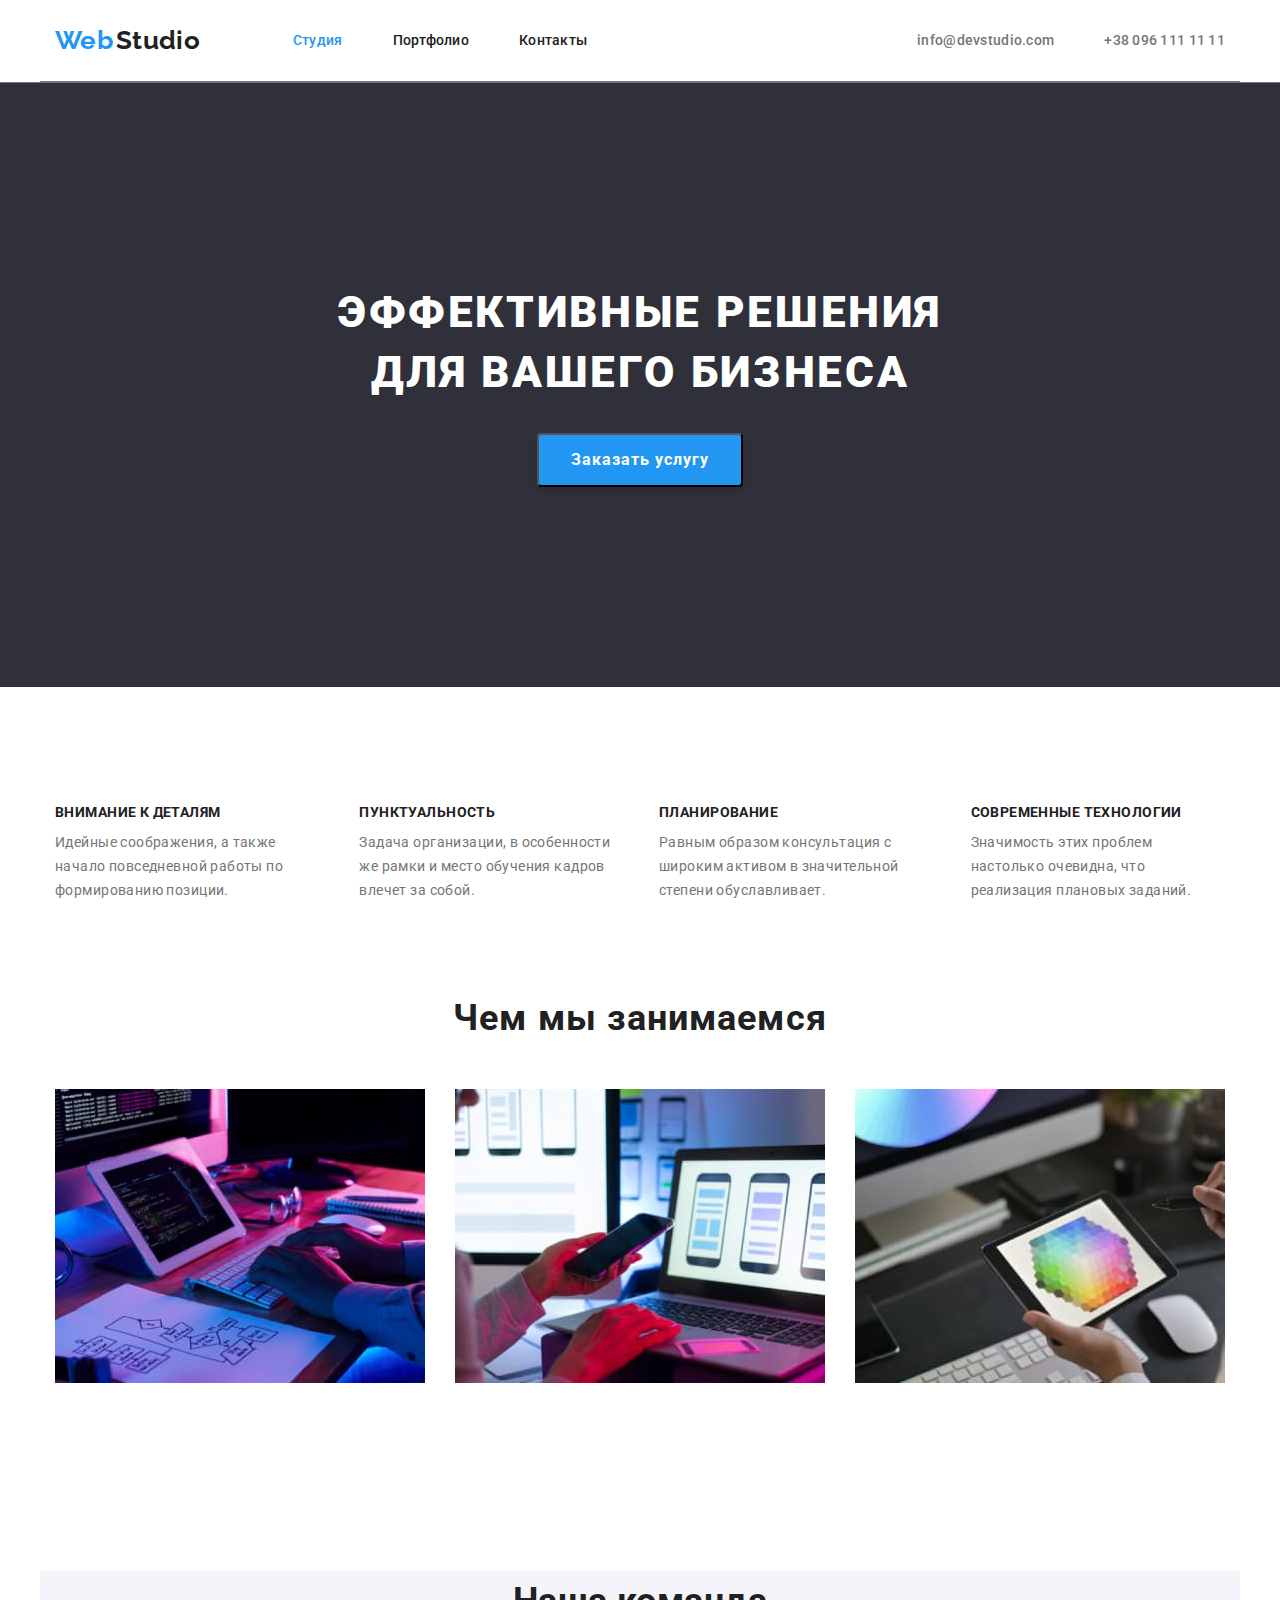
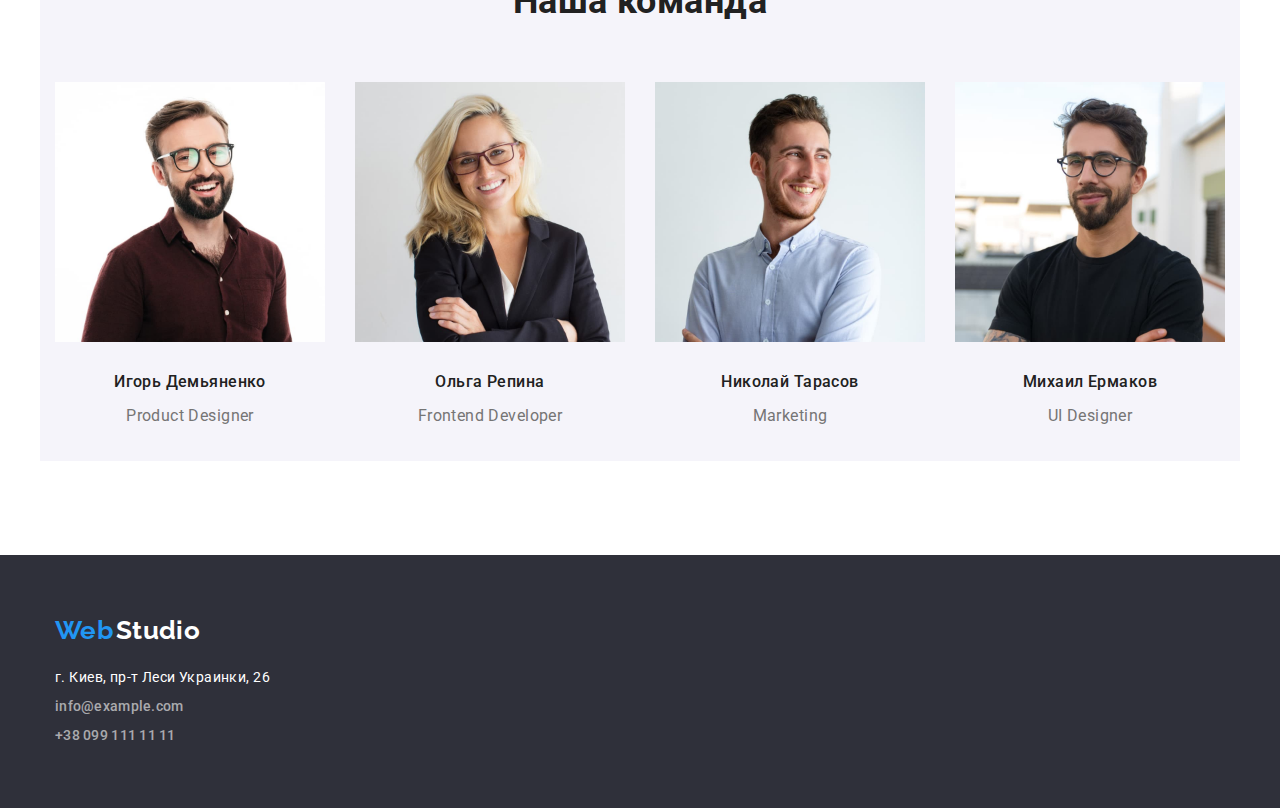
==== index.html @ 92d21c51 "for hw-04" ====
<!DOCTYPE html>
<html lang="ru">
  <head>
    <meta charset="UTF-8" />
    <meta http-equiv="X-UA-Compatible" content="IE=edge" />
    <meta name="viewport" content="width=device-width, initial-scale=1.0" />
    <title>Document</title>
    <link rel="stylesheet" href="https://cdnjs.cloudflare.com/ajax/libs/modern-normalize/1.1.0/modern-normalize.min.css">
    <link rel="stylesheet" href="./css/style.css" />
    <link href="https://fonts.googleapis.com/css2?family=Raleway:wght@700&family=Roboto:wght@400;500;700;900&display=swap" rel="stylesheet">
  </head>
  <body>
    <!--верняя линия-->
    <header class="header ">
      
      <div class="container header">
      <nav class="navigation">
        <a href="/" lang="en" class="nav-logo link"> 
          <span class="logo-accent">Web</span>
          <span class="logo-nav">Studio</span>
        </a>
  
        <ul class="nav-links">
          <li class="list"><a href="" class="link-current link">Студия</a></li>
          <li class="list"><a href="./portfolio.html" class="link">Портфолио</a></li>
          <li class="list"><a href="" class="link">Контакты</a></li>
        </ul>
      </nav>
      <ul class="nav-contacts">
        <li class="list"><a href="mailto:info@devstudio.com" class="nav-mail link">info@devstudio.com</a></li>
        <li class="list"><a href="tel:+380961111111" class="nav-phone link">+38 096 111 11 11</a></li>
      </ul>
    </div>
  
    </header>

    <main>
      <!-- Шапка -->
      <section class="hero section">
        <div class="container">
        <h1 class="hero-text">Эффективные решения для вашего бизнеса</h1>
        <button type="button" class="hero-button">Заказать услугу</button>
      </div>
      </section>

      <!-- Особенности -->
      <section class="features section">
        <div class="container">
        <h2 class="features-title">Особенности</h2>
        <div class="features-item">
          <ul class="features-list">
          <li class="list">
            <h3 class="features-name">Внимание к деталям</h3>
            <p class="features-text">
              Идейные соображения, а также начало повседневной работы по
              формированию позиции.
            </p>
          </li>
          <li class="list">
            <h3 class="features-name">Пунктуальность</h3>
            <p class="features-text">
              Задача организации, в особенности же рамки и место обучения кадров
              влечет за собой.
            </p>
          </li>
          <li class="list">
            <h3 class="features-name">Планирование</h3>
            <p class="features-text">
              Равным образом консультация с широким активом в значительной
              степени обуславливает.
            </p>
          </li>
          <li class="list">
            <h3 class="features-name">Современные технологии</h3>
            <p class="features-text">
              Значимость этих проблем настолько очевидна, что реализация
              плановых заданий.
            </p>
          </li>
        </ul>
      </div>
      </div>
      </section>

      <!-- Чем мы занимаемся -->
      <section class="business section" >
        <div class="container">
        <h3 class="business-title">Чем мы занимаемся</h3>
        <ul class="business-list">
          <li class="list">
            <img
              src="./images/img1.jpg"
              alt="Разработка программного обеспечения"
              width="370" class="business-example"
            />
          </li>
          <li class="list">
            <img
              src="./images/img2.jpg"
              alt="Разработка мобильного приложения"
              width="370" class="business-example"
            />
          </li>
          <li class="list">
            <img src="./images/img3.jpg" alt="Графический дизайн" width="370" class="business-example" />
          </li>
        </ul>
      </div>
      </section>
      <!-- Наша команда -->
      <section class="team  section">
        <div class="container">
        <h3 class="team-title">Наша команда</h3>
        <ul class="team-item">
          <li class="list">
            <img
              src="./images/img-product-designer.jpg"
              alt="фото Игоря Демьяненко"
              width="270" class="team-img"
            />
            
            <div class="team-description">
            <h3 class="team-name">Игорь Демьяненко</h3>
            <p lang="en"  class="team-occupation">Product Designer</p>
          </div>
          </li>
          <li class="list">
            <img
              src="./images/img-frontend-dev.jpg"
              alt="фото Ольги Репиной"
              width="270" class="team-img"
            />
            <div class="team-description">
            <h3 class="team-name">Ольга Репина</h3>
            <p lang="en" class="team-occupation">Frontend Developer</p>
          </div>
          </li>
          <li class="list">
            <img
              src="./images/img-marketing.jpg"
              alt="фото Николая Тарасова"
              width="270" class="team-img"
            />
            <div class="team-description">
            <h3 class="team-name">Николай Тарасов</h3>
            <p lang="en" class="team-occupation">Marketing</p>
          </div>
          </li>
          <li class="list">
            <img
              src="./images/img-designer2.jpg"
              alt="фото Михаила Ермакова"
              width="270" class="team-img"
            />
            <div class="team-description">
            <h3 class="team-name">Михаил Ермаков</h3>
            <p lang="en" class="team-occupation">UI Designer</p>
          </div>
          </li>
        </ul> 
      </div>
      </section>
    </main>
    <!-- Футер -->
    <footer class="footer  section">
      <div class="container">
      <a href="/" lang="en" class="footer-logo link">
        <span class="logo-accent">Web</span>
        <span class="logo-footer">Studio</span>
      </a>
      <address class="address-link">г. Киев, пр-т Леси Украинки, 26</address>

      <ul class="footer-list">
        <li class="list"><a href="mailto:info@example.com" class="footer-mail link">info@example.com</a></li>
        <li class="list"><a href="tel:+380991111111" class="footer-phone link">+38 099 111 11 11</a></li>
      </ul>
    </div>
    </footer>
</body>
</html>
---- css/style.css ----
:root {
    --primary-text-color: #757575;
    --title-text-color: #212121;
    --accent-color:#2196F3;
    --primary-white-color: #ffffff;
    --footer-contact-color: rgba(255, 255, 255, 0.6)
  }
  
  body {
    background-color: var(--primary-white-color);
    color: var(--primary-text-color);
    font-family: Roboto, sans-serif;
    letter-spacing: 0.03em;
    font-weight: 400;
    font-size: 14px;
   /* line-height: 1.67; */
  }

  .container {
    margin-left: auto;
    margin-right: auto;
    width: 1200px;
    padding-left: 15px;
    padding-right: 15px;

   
    /*background-color: green;*/
  }

  .section{
    padding-top: 94px;
    padding-bottom: 94px;
  }
  
  h1,h2,h3,p {
      margin: 0;
  }

  ul{
    padding: 0;
    margin: 0;   
 }
 
.list{
    list-style: none;
    padding: 0;
    margin: 0;
    
}

/* верняя линия */
/*Лого*/
.header{
 border-bottom-width: 1px;
  border-bottom-style: solid;
  border-bottom-color: var(--primary-text-color);
}
.navigation{
    
    align-items: center;
}


.nav-logo:hover,
.nav-logo:focus,
.link:hover,
.link:focus{
 color: var(--accent-color);
 
}

.logo-accent,
.logo-nav,
.logo-footer {
    font-family: Raleway, sans-serif;
    font-weight: 700;
    font-size: 26px;
    line-height: 1.19;
}
.logo-accent {
    color: var(--accent-color);
}
.nav-logo {
    color: #000000

}

.link {
  color: var(--title-text-color) 
}
.link-current {
    color: var(--accent-color);
}
.nav-mail,
.nav-phone {
    color: #757575;
}

.link,
.nav-mail,
.nav-phone {
    font-weight: 500;
    font-size: 14px;
    line-height: 1.14;
    letter-spacing: 0.02em;
 /*text-decoration: none; */

}

.header .container,
.navigation,
.nav-links,
.nav-contacts{
    display: flex;
    
}
.header .container{
    align-items: center;
    padding-top: 0;
    padding-bottom: 0;

}
.nav-links .list:not(:last-child){
    margin-right: 50px; 
}

.nav-links .list,
.nav-contacts .list{
    display: block;
}
.nav-links .list{
    padding-top: 32px;
    padding-bottom: 32px;
    }

 .nav-contacts .list + .list{
     margin-left: 50px;
 }   

.nav-links{
    margin-left: 93px;
}

.nav-contacts{
    margin-left: auto;
}
 /*Шапка */
 .hero .container{
    
    text-align: center;
 }
 .hero{
     padding-top: 200px;
     padding-bottom: 200px;
     background-color: #2F303A;
 }

.hero-text {
margin-top: 0;
margin-bottom: 30px;
font-weight: 900;
font-size: 44px;
line-height: 1.36;
text-align: center;
width: 696px;
margin-left: auto;
margin-right: auto;
letter-spacing: 0.06em;
text-transform: uppercase;

color: var(--primary-white-color);

}

.hero-button {
background-color: var(--accent-color);
box-shadow: 0px 4px 4px rgba(0, 0, 0, 0.15);
border-radius: 4px;
padding: 10px 32px;
min-width: 200px;


font-weight: 700;
font-size: 16px;
line-height: 1.88;

text-align: center;
letter-spacing: 0.06em;
color: var(--primary-white-color);
}

.hero-button:hover, 
.hero-button:focus{
    cursor: pointer;
}


/* Особенности */

.features-item,
.features-list{
    display:flex;
}



.features-name {
font-weight: 700;
font-size: 14px;
line-height: 1.14;
text-transform: uppercase;
color: var(--title-text-color);

margin-top: 0;
margin-bottom: 10px;
}

.features-text{
line-height: 1.71;
margin: 0;
}

.features-list .list + .list{
margin-left: 30px;
}

/* Чем мы занимаемся */
.business{
    padding-top: 0;
    }

.business-title{
font-weight: 700;
font-size: 36px;
line-height: 42px;
text-align: center;
letter-spacing: 0.03em;

color: var(--title-text-color);

margin-top: 0;
margin-bottom: 50px;
}
 img {
    display: block;
    max-width: 100%;
    height: auto;
    }
.business-list{
    display: flex;
   padding:0 15px;
}

.business-list .list{
    margin-right: 30px;
}
.business-list .list:nth-child(3n){
    margin-right: 0;
}

/* Наша команда */


.team .container {
    background-color: #F5F4FA;
}

.team-title {
    font-weight: 700;
    font-size: 36px;
    line-height: 1.7;
    text-align: center;
    color: var(--title-text-color);
    margin-top: 0;
    margin-bottom: 50px;
    /*padding-top: 94px;*/
    min-width: 264px;
 }

.team-item{
    display: flex;
}
.team-description{
    margin-top: 30px;
    margin-bottom: 30px;
}

.team-item .list + .list{
    margin-left: 30px;
}
    .team-name{
    font-weight: 500;
    font-size: 16px;
    line-height: 1.19;  
    text-align: center;
    color: var(--title-text-color);

    margin-bottom: 10px;
    margin-top: 0;
}

.team-occupation {
font-size: 16px;
line-height: 1.9;
text-align: center;
margin-bottom: 0;
margin-top: 0;
}

/* Футер */



.footer{
    line-height: 1.71;
    color: var(--primary-white-color);
    background-color: #2F303A;
    padding-top: 60px;
    padding-bottom: 60px;
}
.address-link{
    font-style: normal;
    margin-bottom: 9px;
}
a.footer-list{
    color: rgba(255, 255, 255, 0.6);

}

a.footer-mail,
.address-link{
    display: block;
    margin-bottom: 9px;
}
.footer-logo{
    display: block;
    margin-bottom: 20px;
}
.footer-mail,
.footer-phone
{ color: var(--footer-contact-color);
 /*text-decoration: none;*/

}

.footer-mail:hover,
.footer-phone:hover,
.footer-mail:focus,
.footer-phone:focus{
color: var(--accent-color);
}

.logo-footer{
color: var(--primary-white-color);
}

.link{
    text-decoration: none;
}


/* Порфолио */
/* Фильтры */
.button-filter{
font-family: Roboto;
background-color: #F5F4FA;
color: var(--title-text-color);
border-radius: 4px;
padding: 6px 22px;
margin-right: 8px;
font-weight: 500;
font-size: 16px;
line-height: 1.62;
text-align: center;
;
}

.buttons{
    display: flex;  
    justify-content: center
}

.button-filter:focus,
.button-filter:hover{
    background-color: var(--accent-color);
    color: var(--primary-white-color);
    cursor: pointer;
}
.business .container {
    padding: 0;
}
/* Портфолио работ */

.filter-title {
      
    padding-bottom: 50px ;
}

.portfolio-items{
    display:flex;
    flex-wrap: wrap;
  
}
.portfolio-items .list{
    margin-right: 30px;
    margin-bottom: 30px;
    width: 370px;
}
.portfolio-items .list:nth-child(3n){
    margin-right: 0;
}
.portfolio-items .list:nth-last-child(-n+3){
    margin-bottom: 0;
}

.portfolio-img{
    margin-bottom: 0;
}
.portfolio-caption{
    color: var(--title-text-color);
    font-weight: 700;
    font-size: 18px;
    line-height: 2;
    letter-spacing: 0.06em;

    margin-bottom: 3px;
 }
.portfolio-text{
    font-size: 16px;
    line-height: 1.88;

       }

.portfolio .container{
    padding-top: 0;
 
    margin-top: 0;
 
}
.portfolio {
    padding-top: 0;
}

.portfolio-content{
background: var(--primary-white-color);
box-sizing: border-box;


  border-right-width: 1px;
  border-right-style: solid;
  border-right-color: #EEEEEE;

  /* Установит стили нинжней рамки */
  border-bottom-width: 1px;
  border-bottom-style: solid;
  border-bottom-color:#EEEEEE;

  /* Установит стили левой рамки */
  border-left-width: 1px;
  border-left-style: solid;
  border-left-color: #EEEEEE;

padding:24px 20px;
}

/*скрытие h*/
.portfolio-title,
.filter-titles,
.features-title{
    visibility: hidden;
}
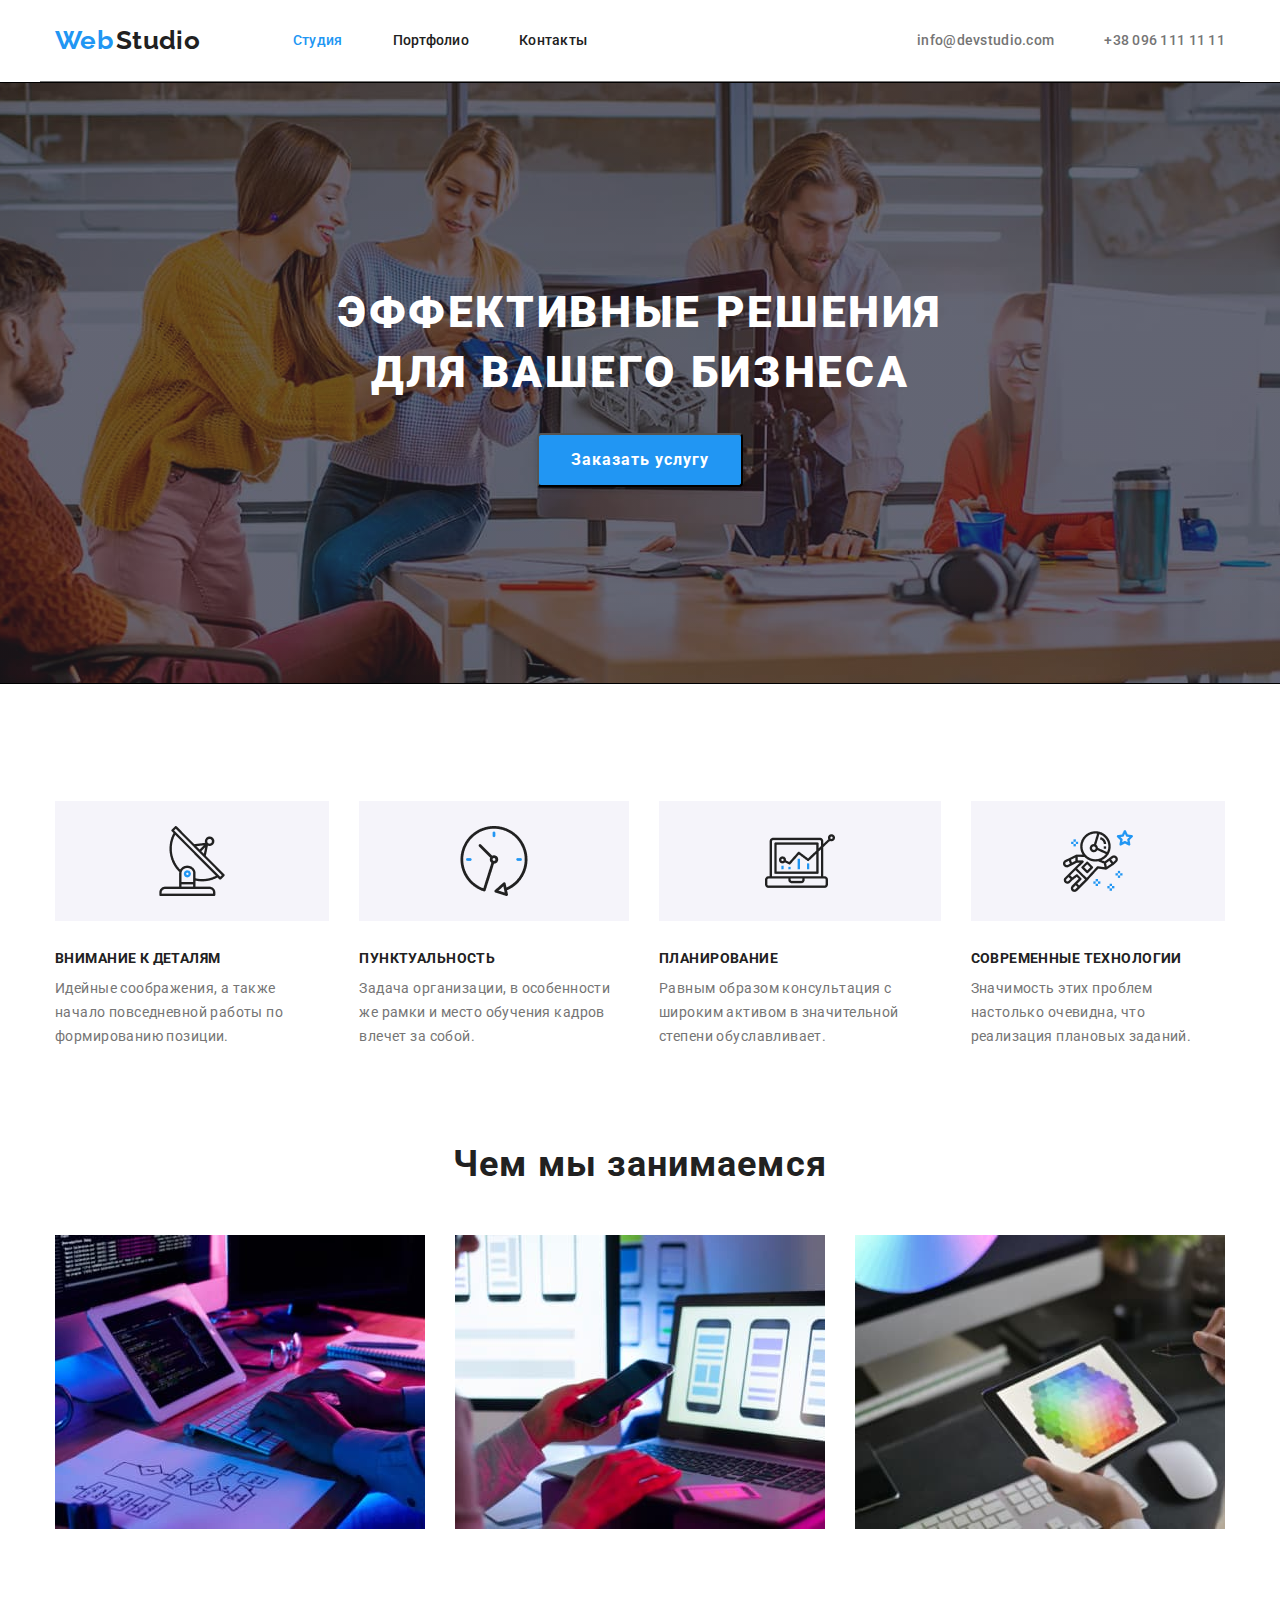
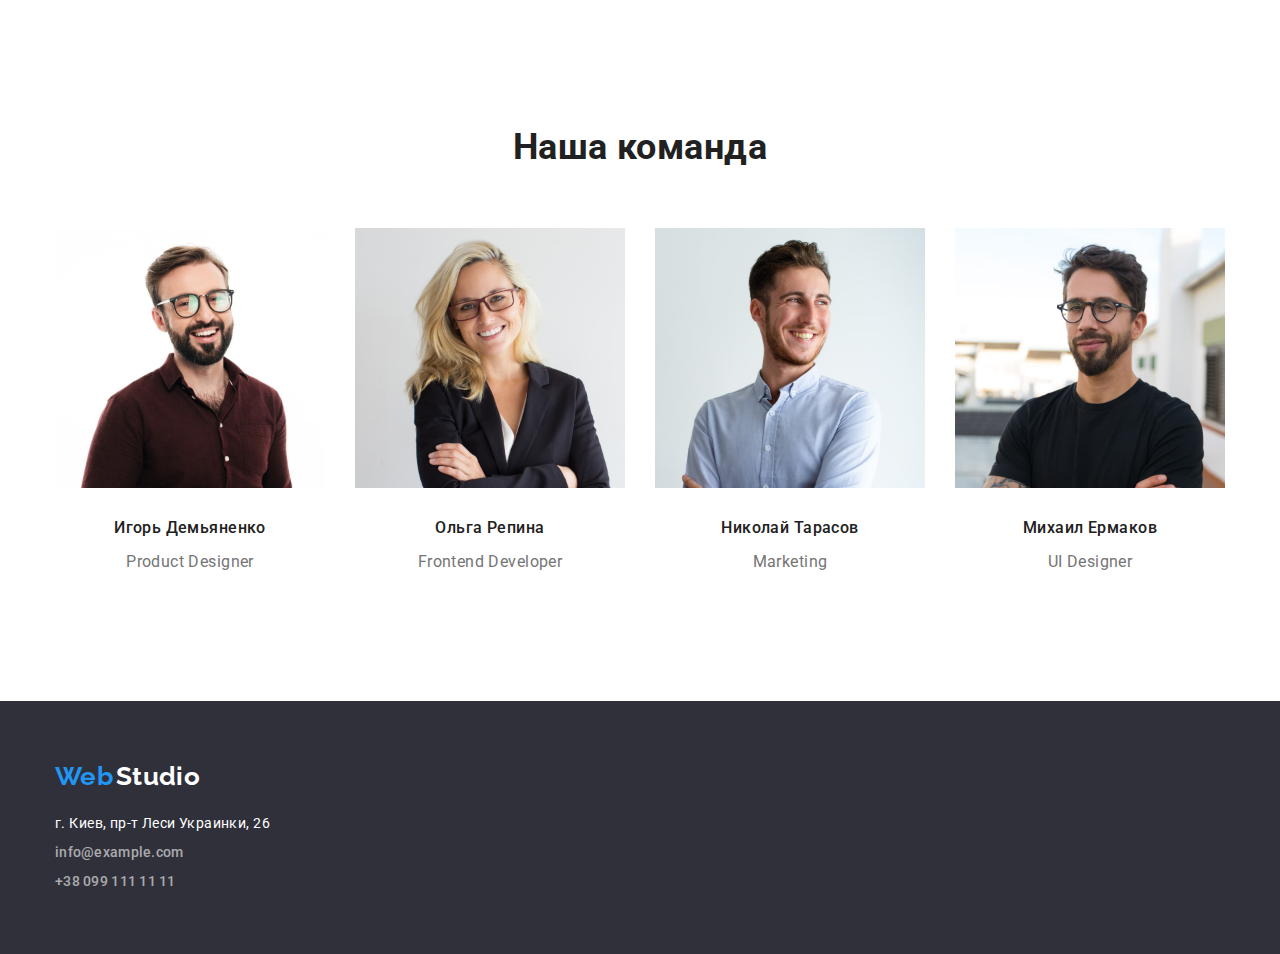
==== commit a2644422: "hw after video 7" ====
--- a/index.html
+++ b/index.html
@@ -49,28 +49,28 @@
         <h2 class="features-title">Особенности</h2>
         <div class="features-item">
           <ul class="features-list">
-          <li class="list">
+          <li class="list logo-antenna">
             <h3 class="features-name">Внимание к деталям</h3>
             <p class="features-text">
               Идейные соображения, а также начало повседневной работы по
               формированию позиции.
             </p>
           </li>
-          <li class="list">
+          <li class="list logo-clock">
             <h3 class="features-name">Пунктуальность</h3>
             <p class="features-text">
               Задача организации, в особенности же рамки и место обучения кадров
               влечет за собой.
             </p>
           </li>
-          <li class="list">
+          <li class="list logo-diagram">
             <h3 class="features-name">Планирование</h3>
             <p class="features-text">
               Равным образом консультация с широким активом в значительной
               степени обуславливает.
             </p>
           </li>
-          <li class="list">
+          <li class="list logo-astronaut">
             <h3 class="features-name">Современные технологии</h3>
             <p class="features-text">
               Значимость этих проблем настолько очевидна, что реализация
--- a/css/style.css
+++ b/css/style.css
@@ -50,6 +50,8 @@
 
 /* верняя линия */
 /*Лого*/
+
+
 .header{
  border-bottom-width: 1px;
   border-bottom-style: solid;
@@ -145,6 +147,8 @@
     margin-left: auto;
 }
  /*Шапка */
+
+
  .hero .container{
     
     text-align: center;
@@ -153,6 +157,22 @@
      padding-top: 200px;
      padding-bottom: 200px;
      background-color: #2F303A;
+
+    max-width: 1600px;
+    height: 600px;
+    margin-left: auto;
+    margin-right: auto;
+    outline: 1px solid black;
+    background-image: linear-gradient(
+        to right,
+        rgba(47, 48, 58, 0.4),
+        rgba(47, 48, 58, 0.4)
+      ),
+      url("../images/Img-hero.jpg");
+    
+    background-repeat: no-repeat;
+    background-position: center;
+    background-size: cover;
  }
 
 .hero-text {
@@ -224,6 +244,33 @@
 margin-left: 30px;
 }
 
+.features-list .list::before{
+    display: block;
+    content: "";
+    height: 120px;
+    
+    background-repeat: no-repeat;
+    background-position: center;
+    background-color:  #F5F4FA;
+    margin-bottom: 30px;
+    
+}
+.logo-antenna::before{
+    background-image: url(../images/antenna-logo.png);
+    
+}
+.logo-clock::before{
+    background-image: url(../images/clock-logo.png);
+}
+.logo-diagram::before{
+    background-image: url(..//images/diagram-logo.png);
+}
+
+.logo-astronaut::before{
+    background-image: url(..//images/astronaut-logo.png);
+}
+
+
 /* Чем мы занимаемся */
 .business{
     padding-top: 0;
@@ -261,6 +308,7 @@
 /* Наша команда */
 
 
+}
 .team .container {
     background-color: #F5F4FA;
 }
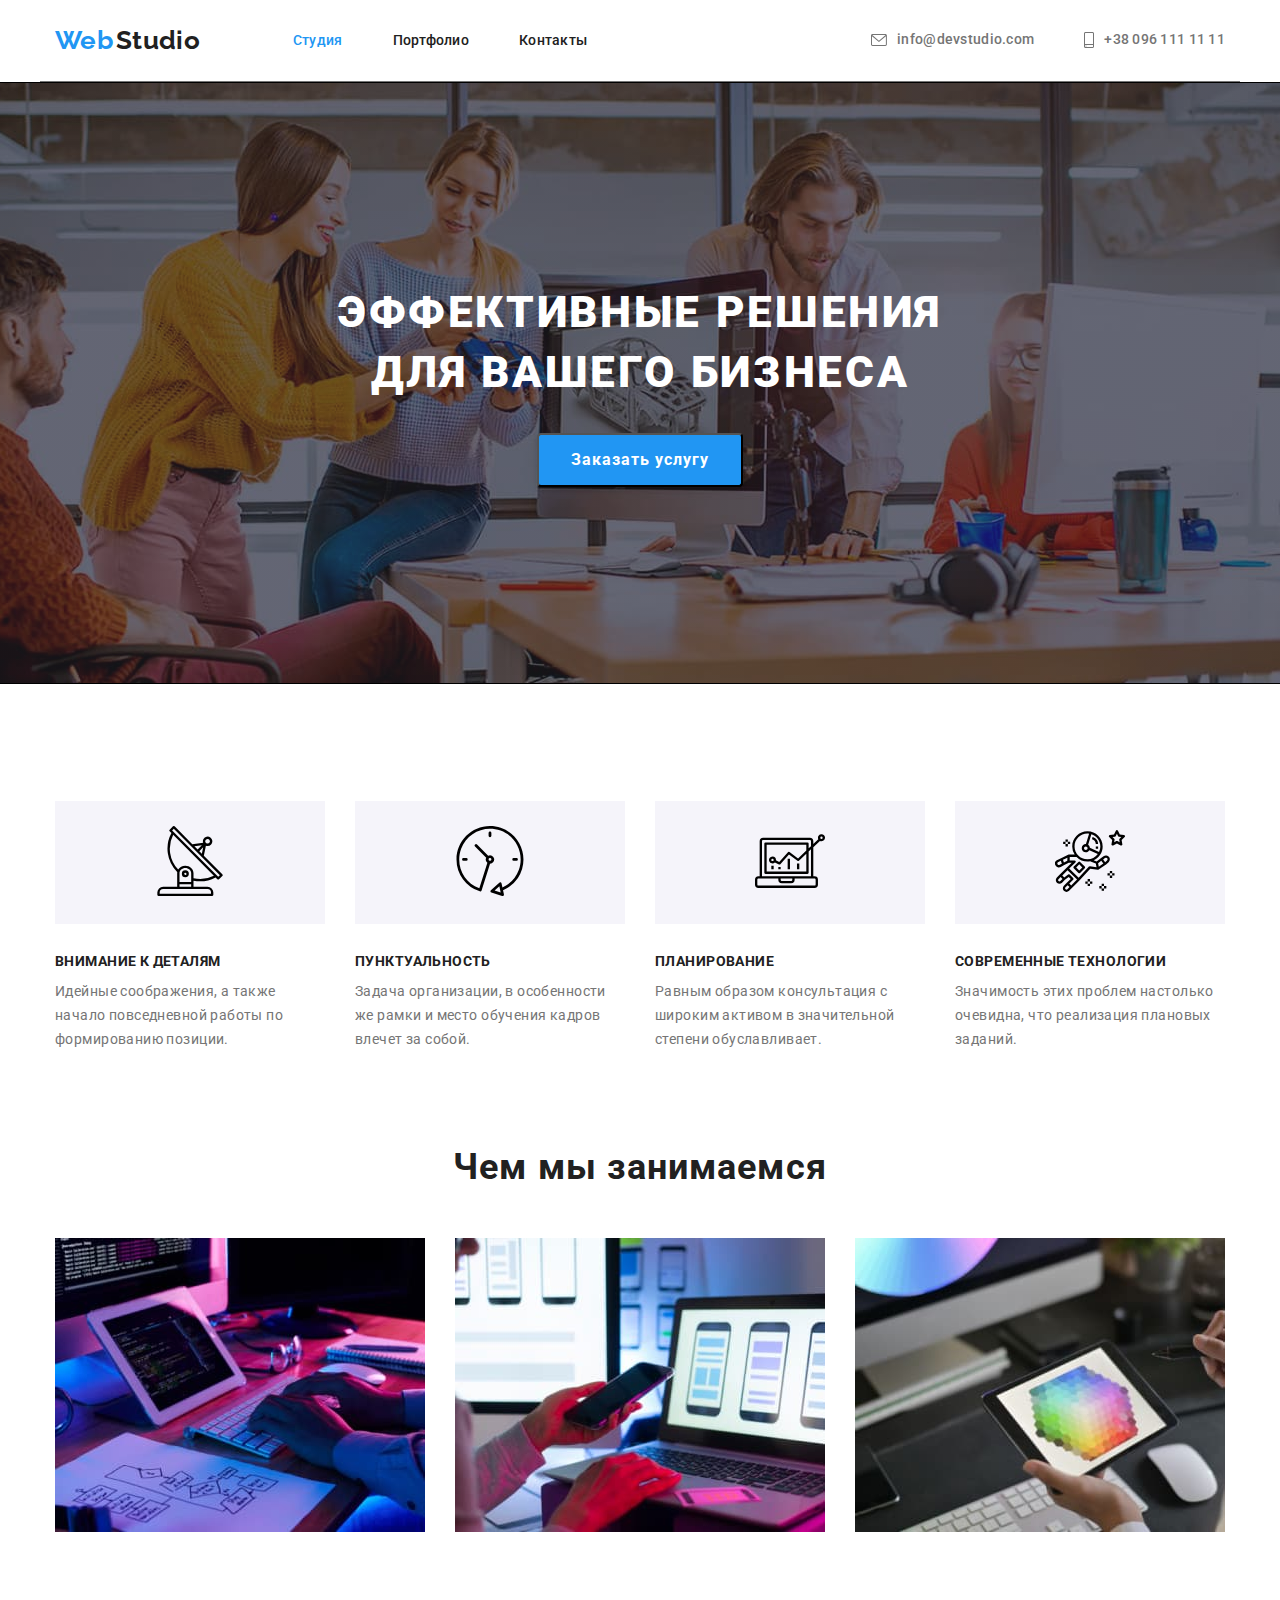
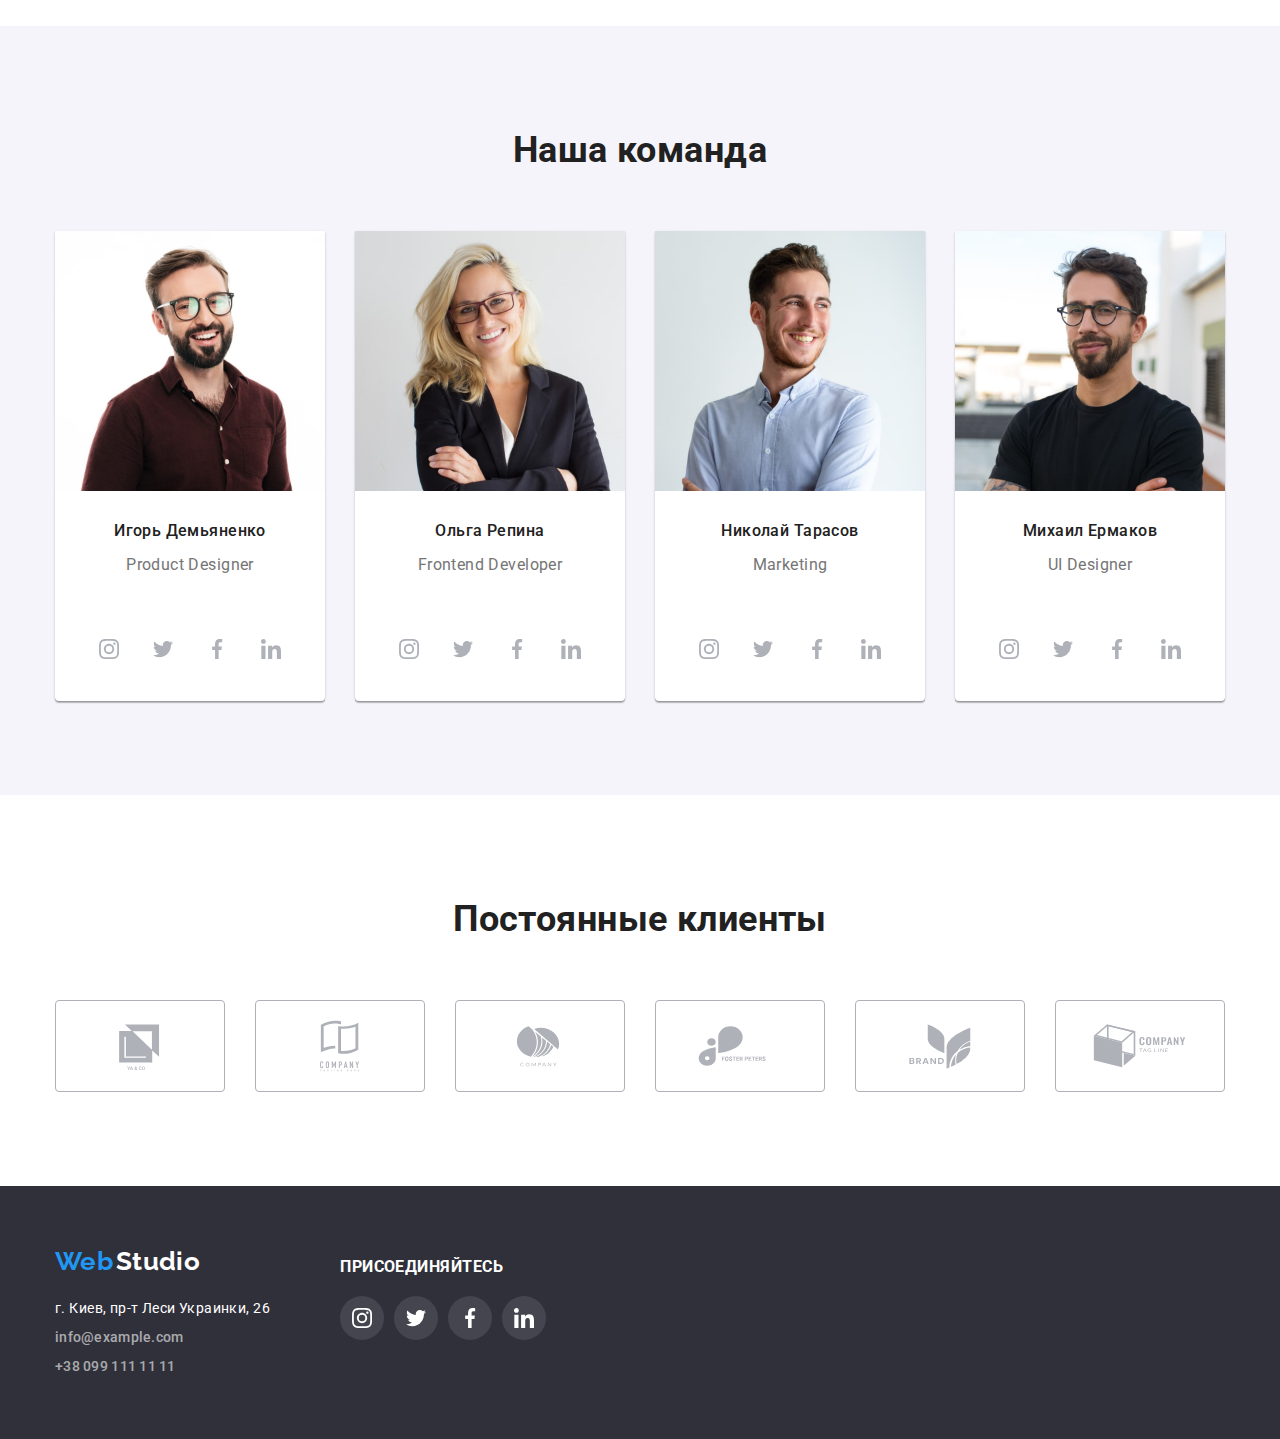
==== commit bf094381: "HT4" ====
--- a/index.html
+++ b/index.html
@@ -5,176 +5,436 @@
     <meta http-equiv="X-UA-Compatible" content="IE=edge" />
     <meta name="viewport" content="width=device-width, initial-scale=1.0" />
     <title>Document</title>
-    <link rel="stylesheet" href="https://cdnjs.cloudflare.com/ajax/libs/modern-normalize/1.1.0/modern-normalize.min.css">
+    <link
+      rel="stylesheet"
+      href="https://cdnjs.cloudflare.com/ajax/libs/modern-normalize/1.1.0/modern-normalize.min.css"
+    />
     <link rel="stylesheet" href="./css/style.css" />
-    <link href="https://fonts.googleapis.com/css2?family=Raleway:wght@700&family=Roboto:wght@400;500;700;900&display=swap" rel="stylesheet">
+    <link
+      href="https://fonts.googleapis.com/css2?family=Raleway:wght@700&family=Roboto:wght@400;500;700;900&display=swap"
+      rel="stylesheet"
+    />
   </head>
   <body>
     <!--верняя линия-->
-    <header class="header ">
-      
+    <header class="header">
       <div class="container header">
-      <nav class="navigation">
-        <a href="/" lang="en" class="nav-logo link"> 
-          <span class="logo-accent">Web</span>
-          <span class="logo-nav">Studio</span>
-        </a>
-  
-        <ul class="nav-links">
-          <li class="list"><a href="" class="link-current link">Студия</a></li>
-          <li class="list"><a href="./portfolio.html" class="link">Портфолио</a></li>
-          <li class="list"><a href="" class="link">Контакты</a></li>
+        <nav class="navigation">
+          <a href="/" lang="en" class="nav-logo link">
+            <span class="logo-accent">Web</span>
+            <span class="logo-nav">Studio</span>
+          </a>
+
+          <ul class="nav-links">
+            <li class="list">
+              <a href="" class="link-current link">Студия</a>
+            </li>
+            <li class="list">
+              <a href="./portfolio.html" class="link">Портфолио</a>
+            </li>
+            <li class="list"><a href="" class="link">Контакты</a></li>
+          </ul>
+        </nav>
+        <ul class="nav-contacts">
+          <li class="list">
+            <a href="mailto:info@devstudio.com" class="nav-mail link">
+              <svg class="envelope-logo" width="16" height="12">
+                <use href="./images/symbol-defs.svg#envelope"></use></svg>info@devstudio.com</a>
+          </li>
+          <li class="list">
+            <a href="tel:+380961111111" class="nav-phone link">
+              <svg class="smartphone-logo" width="10" height="16">
+                <use href="./images/symbol-defs.svg#smartphone"></use></svg>+38 096 111 11 11</a>
+          </li>
         </ul>
-      </nav>
-      <ul class="nav-contacts">
-        <li class="list"><a href="mailto:info@devstudio.com" class="nav-mail link">info@devstudio.com</a></li>
-        <li class="list"><a href="tel:+380961111111" class="nav-phone link">+38 096 111 11 11</a></li>
-      </ul>
-    </div>
-  
+      </div>
     </header>
 
     <main>
       <!-- Шапка -->
       <section class="hero section">
         <div class="container">
-        <h1 class="hero-text">Эффективные решения для вашего бизнеса</h1>
-        <button type="button" class="hero-button">Заказать услугу</button>
-      </div>
+          <h1 class="hero-text">Эффективные решения для вашего бизнеса</h1>
+          <button type="button" class="hero-button">Заказать услугу</button>
+        </div>
       </section>
 
       <!-- Особенности -->
       <section class="features section">
         <div class="container">
-        <h2 class="features-title">Особенности</h2>
-        <div class="features-item">
-          <ul class="features-list">
-          <li class="list logo-antenna">
-            <h3 class="features-name">Внимание к деталям</h3>
-            <p class="features-text">
-              Идейные соображения, а также начало повседневной работы по
-              формированию позиции.
-            </p>
-          </li>
-          <li class="list logo-clock">
-            <h3 class="features-name">Пунктуальность</h3>
-            <p class="features-text">
-              Задача организации, в особенности же рамки и место обучения кадров
-              влечет за собой.
-            </p>
-          </li>
-          <li class="list logo-diagram">
-            <h3 class="features-name">Планирование</h3>
-            <p class="features-text">
-              Равным образом консультация с широким активом в значительной
-              степени обуславливает.
-            </p>
-          </li>
-          <li class="list logo-astronaut">
-            <h3 class="features-name">Современные технологии</h3>
-            <p class="features-text">
-              Значимость этих проблем настолько очевидна, что реализация
-              плановых заданий.
-            </p>
-          </li>
-        </ul>
-      </div>
-      </div>
+          <h2 class="features-title">Особенности</h2>
+          <div class="features-item">
+            <ul class="features-list">
+              <li class="list logo-antenna">
+                <div class="icons">
+                  <svg class="features-icon" width="70" height="70">
+                    <use href="./images/symbol-defs.svg#antenna"></use>
+                  </svg>
+                </div>
+                <h3 class="features-name">Внимание к деталям</h3>
+                <p class="features-text">
+                  Идейные соображения, а также начало повседневной работы по
+                  формированию позиции.
+                </p>
+              </li>
+              <li class="list logo-clock">
+                <div class="icons">
+                  <svg class="features-icon" width="70" height="70">
+                    <use href="./images/symbol-defs.svg#clock"></use>
+                  </svg>
+                </div>
+                <h3 class="features-name">Пунктуальность</h3>
+                <p class="features-text">
+                  Задача организации, в особенности же рамки и место обучения
+                  кадров влечет за собой.
+                </p>
+              </li>
+              <li class="list logo-diagram">
+                <div class="icons">
+                  <svg class="features-icon" width="70" height="70">
+                    <use href="./images/symbol-defs.svg#diagram"></use>
+                  </svg>
+                </div>
+                <h3 class="features-name">Планирование</h3>
+                <p class="features-text">
+                  Равным образом консультация с широким активом в значительной
+                  степени обуславливает.
+                </p>
+              </li>
+              <li class="list logo-astronaut">
+                <div class="icons">
+                  <svg class="features-icon" width="70" height="70">
+                    <use href="./images/symbol-defs.svg#astronaut"></use>
+                  </svg>
+                </div>
+                <h3 class="features-name">Современные технологии</h3>
+                <p class="features-text">
+                  Значимость этих проблем настолько очевидна, что реализация
+                  плановых заданий.
+                </p>
+              </li>
+            </ul>
+          </div>
+        </div>
       </section>
 
       <!-- Чем мы занимаемся -->
-      <section class="business section" >
+      <section class="business section">
         <div class="container">
-        <h3 class="business-title">Чем мы занимаемся</h3>
-        <ul class="business-list">
-          <li class="list">
-            <img
-              src="./images/img1.jpg"
-              alt="Разработка программного обеспечения"
-              width="370" class="business-example"
-            />
-          </li>
-          <li class="list">
-            <img
-              src="./images/img2.jpg"
-              alt="Разработка мобильного приложения"
-              width="370" class="business-example"
-            />
-          </li>
-          <li class="list">
-            <img src="./images/img3.jpg" alt="Графический дизайн" width="370" class="business-example" />
-          </li>
-        </ul>
-      </div>
+          <h3 class="business-title">Чем мы занимаемся</h3>
+          <ul class="business-list">
+            <li class="list">
+              <img
+                src="./images/img1.jpg"
+                alt="Разработка программного обеспечения"
+                width="370"
+                class="business-example"
+              />
+            </li>
+            <li class="list">
+              <img
+                src="./images/img2.jpg"
+                alt="Разработка мобильного приложения"
+                width="370"
+                class="business-example"
+              />
+            </li>
+            <li class="list">
+              <img
+                src="./images/img3.jpg"
+                alt="Графический дизайн"
+                width="370"
+                class="business-example"
+              />
+            </li>
+          </ul>
+        </div>
       </section>
       <!-- Наша команда -->
-      <section class="team  section">
+      <section class="team section">
         <div class="container">
-        <h3 class="team-title">Наша команда</h3>
-        <ul class="team-item">
-          <li class="list">
-            <img
-              src="./images/img-product-designer.jpg"
-              alt="фото Игоря Демьяненко"
-              width="270" class="team-img"
-            />
-            
-            <div class="team-description">
-            <h3 class="team-name">Игорь Демьяненко</h3>
-            <p lang="en"  class="team-occupation">Product Designer</p>
-          </div>
-          </li>
-          <li class="list">
-            <img
-              src="./images/img-frontend-dev.jpg"
-              alt="фото Ольги Репиной"
-              width="270" class="team-img"
-            />
-            <div class="team-description">
-            <h3 class="team-name">Ольга Репина</h3>
-            <p lang="en" class="team-occupation">Frontend Developer</p>
-          </div>
-          </li>
-          <li class="list">
-            <img
-              src="./images/img-marketing.jpg"
-              alt="фото Николая Тарасова"
-              width="270" class="team-img"
-            />
-            <div class="team-description">
-            <h3 class="team-name">Николай Тарасов</h3>
-            <p lang="en" class="team-occupation">Marketing</p>
-          </div>
-          </li>
-          <li class="list">
-            <img
-              src="./images/img-designer2.jpg"
-              alt="фото Михаила Ермакова"
-              width="270" class="team-img"
-            />
-            <div class="team-description">
-            <h3 class="team-name">Михаил Ермаков</h3>
-            <p lang="en" class="team-occupation">UI Designer</p>
-          </div>
-          </li>
-        </ul> 
-      </div>
+          <h3 class="team-title">Наша команда</h3>
+          <ul class="team-item">
+            <li class="list">
+              <img
+                src="./images/img-product-designer.jpg"
+                alt="фото Игоря Демьяненко"
+                width="270"
+                class="team-img" />
+
+              <div class="team-description">
+                <h3 class="team-name">Игорь Демьяненко</h3>
+                <p lang="en" class="team-occupation">Product Designer</p>
+              </div>
+              <ul class="social-links">
+                <li class="media-links list">
+                  <a href="" class="meta">
+                    <svg class="social-link" width="20" height="20">
+                      <use href="./images/symbol-defs.svg#instagram"></use>
+                    </svg>
+                  </a>
+                </li>
+                <li class="media-links list">
+                  <a href="" class="meta">
+                    <svg class="social-link" width="20" height="20">
+                      <use href="./images/symbol-defs.svg#twitter"></use>
+                    </svg>
+                  </a>
+                </li>
+                <li class="media-links list">
+                  <a href="" class="meta">
+                    <svg class="social-link" width="20" height="20">
+                      <use href="./images/symbol-defs.svg#facebook"></use>
+                    </svg>
+                  </a>
+                </li>
+                <li class="media-links list">
+                  <a href="" class="meta">
+                    <svg class="social-link" width="20" height="20">
+                      <use href="./images/symbol-defs.svg#linkedin"></use>
+                    </svg>
+                  </a>
+                </li>
+              </ul>
+            </li>
+            <li class="list">
+              <img
+                src="./images/img-frontend-dev.jpg"
+                alt="фото Ольги Репиной"
+                width="270"
+                class="team-img"
+              />
+              <div class="team-description">
+                <h3 class="team-name">Ольга Репина</h3>
+                <p lang="en" class="team-occupation">Frontend Developer</p>
+              </div>
+              <ul class="social-links">
+                <li class="media-links list">
+                  <a href="" class="meta">
+                    <svg class="social-link" width="20" height="20">
+                      <use href="./images/symbol-defs.svg#instagram"></use>
+                    </svg>
+                  </a>
+                </li>
+                <li class="media-links list">
+                  <a href="" class="meta">
+                    <svg class="social-link" width="20" height="20">
+                      <use href="./images/symbol-defs.svg#twitter"></use>
+                    </svg>
+                  </a>
+                </li>
+                <li class="media-links list">
+                  <a href="" class="meta">
+                    <svg class="social-link" width="20" height="20">
+                      <use href="./images/symbol-defs.svg#facebook"></use>
+                    </svg>
+                  </a>
+                </li>
+                <li class="media-links list">
+                  <a href="" class="meta">
+                    <svg class="social-link" width="20" height="20">
+                      <use href="./images/symbol-defs.svg#linkedin"></use>
+                    </svg>
+                  </a>
+                </li>
+              </ul>
+            </li>
+            <li class="list">
+              <img
+                src="./images/img-marketing.jpg"
+                alt="фото Николая Тарасова"
+                width="270"
+                class="team-img"
+              />
+              <div class="team-description">
+                <h3 class="team-name">Николай Тарасов</h3>
+                <p lang="en" class="team-occupation">Marketing</p>
+              </div>
+              <ul class="social-links">
+                <li class="media-links list">
+                  <a href="" class="meta">
+                    <svg class="social-link" width="20" height="20">
+                      <use href="./images/symbol-defs.svg#instagram"></use>
+                    </svg>
+                  </a>
+                </li>
+                <li class="media-links list">
+                  <a href="" class="meta">
+                    <svg class="social-link" width="20" height="20">
+                      <use href="./images/symbol-defs.svg#twitter"></use>
+                    </svg>
+                  </a>
+                </li>
+                <li class="media-links list">
+                  <a href="" class="meta">
+                    <svg class="social-link" width="20" height="20">
+                      <use href="./images/symbol-defs.svg#facebook"></use>
+                    </svg>
+                  </a>
+                </li>
+                <li class="media-links list">
+                  <a href="" class="meta">
+                    <svg class="social-link" width="20" height="20">
+                      <use href="./images/symbol-defs.svg#linkedin"></use>
+                    </svg>
+                  </a>
+                </li>
+              </ul>
+            </li>
+            <li class="list">
+              <img
+                src="./images/img-designer2.jpg"
+                alt="фото Михаила Ермакова"
+                width="270"
+                class="team-img"
+              />
+              <div class="team-description">
+                <h3 class="team-name">Михаил Ермаков</h3>
+                <p lang="en" class="team-occupation">UI Designer</p>
+              </div>
+              <ul class="social-links">
+                <li class="media-links list">
+                  <a href="" class="meta">
+                    <svg class="social-link" width="20" height="20">
+                      <use href="./images/symbol-defs.svg#instagram"></use>
+                    </svg>
+                  </a>
+                </li>
+                <li class="media-links list">
+                  <a href="" class="meta">
+                    <svg class="social-link" width="20" height="20">
+                      <use href="./images/symbol-defs.svg#twitter"></use>
+                    </svg>
+                  </a>
+                </li>
+                <li class="media-links list">
+                  <a href="" class="meta">
+                    <svg class="social-link" width="20" height="20">
+                      <use href="./images/symbol-defs.svg#facebook"></use>
+                    </svg>
+                  </a>
+                </li>
+                <li class="media-links list">
+                  <a href="" class="meta">
+                    <svg class="social-link" width="20" height="20">
+                      <use href="./images/symbol-defs.svg#linkedin"></use>
+                    </svg>
+                  </a>
+                </li>
+              </ul>
+            </li>
+          </ul>
+        </div>
+      </section>
+<!-- Постоянные клиенты -->
+      <section class="clients section">
+        <h3 class="clients-title">Постоянные клиенты</h3>
+        <ul class="clients-name">
+          <li class="list">
+            <a href="" class="client-link item">
+              <svg class="client-first" width="106" height="60">
+                <use href="./images/symbol-defs.svg#client-1"></use>
+              </svg>
+            </a>
+          </li>
+          <li class="list">
+            <a href="" class="client-link item">
+              <svg class="client-first" width="106" height="60">
+                <use href="./images/symbol-defs.svg#client-2"></use>
+              </svg>
+            </a>
+          </li>
+          <li class="list">
+            <a href="" class="client-link item">
+              <svg class="client-first" width="106" height="60">
+                <use href="./images/symbol-defs.svg#client-3"></use>
+              </svg>
+            </a>
+          </li>
+          <li class="list">
+            <a href="" class="client-link item">
+              <svg class="client-first" width="106" height="60">
+                <use href="./images/symbol-defs.svg#client-4"></use>
+              </svg>
+            </a>
+          </li>
+          <li class="list">
+            <a href="" class="client-link item">
+              <svg class="client-first" width="106" height="60">
+                <use href="./images/symbol-defs.svg#client-5"></use>
+              </svg>
+            </a>
+          </li>
+          <li class="list">
+            <a href="" class="client-link item">
+              <svg class="client-first" width="106" height="60">
+                <use href="./images/symbol-defs.svg#client-6"></use>
+              </svg>
+            </a>
+          </li>
+        </ul>
       </section>
     </main>
     <!-- Футер -->
-    <footer class="footer  section">
+    <footer class="footer section">
       <div class="container">
-      <a href="/" lang="en" class="footer-logo link">
-        <span class="logo-accent">Web</span>
-        <span class="logo-footer">Studio</span>
-      </a>
-      <address class="address-link">г. Киев, пр-т Леси Украинки, 26</address>
-
-      <ul class="footer-list">
-        <li class="list"><a href="mailto:info@example.com" class="footer-mail link">info@example.com</a></li>
-        <li class="list"><a href="tel:+380991111111" class="footer-phone link">+38 099 111 11 11</a></li>
-      </ul>
-    </div>
+        <div>
+          <a href="/" lang="en" class="footer-logo link">
+            <span class="logo-accent">Web</span>
+            <span class="logo-footer">Studio</span>
+          </a>
+          <address class="address-link">
+            г. Киев, пр-т Леси Украинки, 26
+          </address>
+
+          <ul class="footer-list">
+            <li class="list">
+              <a href="mailto:info@example.com" class="footer-mail link"
+                >info@example.com</a
+              >
+            </li>
+            <li class="list">
+              <a href="tel:+380991111111" class="footer-phone link"
+                >+38 099 111 11 11</a
+              >
+            </li>
+          </ul>
+        </div>
+
+        <div class="footer-socials">
+          <h3 class="footer-slogan">присоединяйтесь</h3>
+          <ul class="socials">
+            <li class="footer-links list">
+              <a href="" class="social-item">
+                <svg class="social-link" width="20" height="20">
+                  <use href="./images/symbol-defs.svg#instagram"></use>
+                </svg>
+              </a>
+            </li>
+            <li class="footer-links list">
+              <a href="" class="social-item">
+                <svg class="social-link" width="20" height="20">
+                  <use href="./images/symbol-defs.svg#twitter"></use>
+                </svg>
+              </a>
+            </li>
+            <li class="footer-links list">
+              <a href="" class="social-item">
+                <svg class="social-link" width="20" height="20">
+                  <use href="./images/symbol-defs.svg#facebook"></use>
+                </svg>
+              </a>
+            </li>
+            <li class="footer-links list">
+              <a href="" class="social-item">
+                <svg class="social-link" width="20" height="20">
+                  <use href="./images/symbol-defs.svg#linkedin"></use>
+                </svg>
+              </a>
+            </li>
+          </ul>
+        </div>
+      </div>
     </footer>
-</body>
-</html>+  </body>
+</html>
--- a/css/style.css
+++ b/css/style.css
@@ -1,9 +1,9 @@
 :root {
     --primary-text-color: #757575;
     --title-text-color: #212121;
-    --accent-color:#2196F3;
+    --accent-color: #2196f3;
     --primary-white-color: #ffffff;
-    --footer-contact-color: rgba(255, 255, 255, 0.6)
+    --footer-contact-color: rgba(255, 255, 255, 0.6);
   }
   
   body {
@@ -13,151 +13,156 @@
     letter-spacing: 0.03em;
     font-weight: 400;
     font-size: 14px;
-   /* line-height: 1.67; */
-  }
-
+    /* line-height: 1.67; */
+  }
+  
   .container {
     margin-left: auto;
     margin-right: auto;
     width: 1200px;
     padding-left: 15px;
     padding-right: 15px;
-
-   
+  
     /*background-color: green;*/
   }
-
-  .section{
+  
+  .section {
     padding-top: 94px;
     padding-bottom: 94px;
   }
   
-  h1,h2,h3,p {
-      margin: 0;
-  }
-
-  ul{
+  h1,
+  h2,
+  h3,
+  p {
+    margin: 0;
+  }
+  
+  ul {
     padding: 0;
-    margin: 0;   
- }
- 
-.list{
+    margin: 0;
+  }
+  
+  .list {
     list-style: none;
     padding: 0;
     margin: 0;
-    
-}
-
-/* верняя линия */
-/*Лого*/
-
-
-.header{
- border-bottom-width: 1px;
-  border-bottom-style: solid;
-  border-bottom-color: var(--primary-text-color);
-}
-.navigation{
-    
+  }
+  
+  /* верняя линия */
+  /*Лого*/
+  
+  .envelope-logo,
+  .smartphone-logo {
+    margin-right: 10px;
+  }
+  .header {
+    border-bottom-width: 1px;
+    border-bottom-style: solid;
+    border-bottom-color: var(--primary-text-color);
+  }
+  .navigation {
     align-items: center;
-}
-
-
-.nav-logo:hover,
-.nav-logo:focus,
-.link:hover,
-.link:focus{
- color: var(--accent-color);
- 
-}
-
-.logo-accent,
-.logo-nav,
-.logo-footer {
+  }
+  
+  .nav-logo:hover,
+  .nav-logo:focus {
+    color: var(--accent-color);
+  }
+  
+  .nav-mail,
+  .nav-phone {
+    display: flex;
+    align-items: center;
+    fill: var(--primary-text-color);
+  }
+  .link:hover,
+  .link:focus {
+    fill: var(--accent-color);
+    color: var(--accent-color);
+  }
+  
+  .logo-accent,
+  .logo-nav,
+  .logo-footer {
     font-family: Raleway, sans-serif;
     font-weight: 700;
     font-size: 26px;
     line-height: 1.19;
-}
-.logo-accent {
+  }
+  .logo-accent {
     color: var(--accent-color);
-}
-.nav-logo {
-    color: #000000
-
-}
-
-.link {
-  color: var(--title-text-color) 
-}
-.link-current {
+  }
+  .nav-logo {
+    color: #000000;
+  }
+  
+  .link {
+    color: var(--title-text-color);
+  }
+  .link-current {
     color: var(--accent-color);
-}
-.nav-mail,
-.nav-phone {
+  }
+  .nav-mail,
+  .nav-phone {
     color: #757575;
-}
-
-.link,
-.nav-mail,
-.nav-phone {
+  }
+  
+  .link,
+  .nav-mail,
+  .nav-phone {
     font-weight: 500;
     font-size: 14px;
     line-height: 1.14;
     letter-spacing: 0.02em;
- /*text-decoration: none; */
-
-}
-
-.header .container,
-.navigation,
-.nav-links,
-.nav-contacts{
-    display: flex;
-    
-}
-.header .container{
+    /*text-decoration: none; */
+  }
+  
+  .header .container,
+  .navigation,
+  .nav-links,
+  .nav-contacts {
+    display: flex;
+  }
+  .header .container {
     align-items: center;
     padding-top: 0;
     padding-bottom: 0;
-
-}
-.nav-links .list:not(:last-child){
-    margin-right: 50px; 
-}
-
-.nav-links .list,
-.nav-contacts .list{
+  }
+  .nav-links .list:not(:last-child) {
+    margin-right: 50px;
+  }
+  
+  .nav-links .list,
+  .nav-contacts .list {
     display: block;
-}
-.nav-links .list{
+  }
+  .nav-links .list {
     padding-top: 32px;
     padding-bottom: 32px;
-    }
-
- .nav-contacts .list + .list{
-     margin-left: 50px;
- }   
-
-.nav-links{
+  }
+  
+  .nav-contacts .list + .list {
+    margin-left: 50px;
+  }
+  
+  .nav-links {
     margin-left: 93px;
-}
-
-.nav-contacts{
+  }
+  
+  .nav-contacts {
     margin-left: auto;
-}
- /*Шапка */
-
-
- .hero .container{
-    
-    text-align: center;
- }
- .hero{
-     padding-top: 200px;
-     padding-bottom: 200px;
-     background-color: #2F303A;
-
+  }
+  /*Шапка */
+  
+  .hero .container {
+    text-align: center;
+  }
+  .hero {
+    padding-top: 200px;
+    padding-bottom: 200px;
+    background-color: #2f303a;
+  
     max-width: 1600px;
     height: 600px;
     margin-left: auto;
@@ -169,151 +174,153 @@
         rgba(47, 48, 58, 0.4)
       ),
       url("../images/Img-hero.jpg");
-    
+  
     background-repeat: no-repeat;
     background-position: center;
     background-size: cover;
- }
-
-.hero-text {
-margin-top: 0;
-margin-bottom: 30px;
-font-weight: 900;
-font-size: 44px;
-line-height: 1.36;
-text-align: center;
-width: 696px;
-margin-left: auto;
-margin-right: auto;
-letter-spacing: 0.06em;
-text-transform: uppercase;
-
-color: var(--primary-white-color);
-
-}
-
-.hero-button {
-background-color: var(--accent-color);
-box-shadow: 0px 4px 4px rgba(0, 0, 0, 0.15);
-border-radius: 4px;
-padding: 10px 32px;
-min-width: 200px;
-
-
-font-weight: 700;
-font-size: 16px;
-line-height: 1.88;
-
-text-align: center;
-letter-spacing: 0.06em;
-color: var(--primary-white-color);
-}
-
-.hero-button:hover, 
-.hero-button:focus{
+  }
+  
+  .hero-text {
+    margin-top: 0;
+    margin-bottom: 30px;
+    font-weight: 900;
+    font-size: 44px;
+    line-height: 1.36;
+    text-align: center;
+    width: 696px;
+    margin-left: auto;
+    margin-right: auto;
+    letter-spacing: 0.06em;
+    text-transform: uppercase;
+  
+    color: var(--primary-white-color);
+  }
+  
+  .hero-button {
+    background-color: var(--accent-color);
+    box-shadow: 0px 4px 4px rgba(0, 0, 0, 0.15);
+    border-radius: 4px;
+    padding: 10px 32px;
+    min-width: 200px;
+  
+    font-weight: 700;
+    font-size: 16px;
+    line-height: 1.88;
+  
+    text-align: center;
+    letter-spacing: 0.06em;
+    color: var(--primary-white-color);
+  }
+  
+  .hero-button:hover,
+  .hero-button:focus {
     cursor: pointer;
-}
-
-
-/* Особенности */
-
-.features-item,
-.features-list{
-    display:flex;
-}
-
-
-
-.features-name {
-font-weight: 700;
-font-size: 14px;
-line-height: 1.14;
-text-transform: uppercase;
-color: var(--title-text-color);
-
-margin-top: 0;
-margin-bottom: 10px;
-}
-
-.features-text{
-line-height: 1.71;
-margin: 0;
-}
-
-.features-list .list + .list{
-margin-left: 30px;
-}
-
-.features-list .list::before{
-    display: block;
-    content: "";
-    height: 120px;
-    
-    background-repeat: no-repeat;
-    background-position: center;
-    background-color:  #F5F4FA;
-    margin-bottom: 30px;
-    
-}
-.logo-antenna::before{
-    background-image: url(../images/antenna-logo.png);
-    
-}
-.logo-clock::before{
-    background-image: url(../images/clock-logo.png);
-}
-.logo-diagram::before{
-    background-image: url(..//images/diagram-logo.png);
-}
-
-.logo-astronaut::before{
-    background-image: url(..//images/astronaut-logo.png);
-}
-
-
-/* Чем мы занимаемся */
-.business{
+  }
+  
+  /* Особенности */
+  
+  .features-item,
+  .features-list {
+    display: flex;
+  }
+  
+  .features-name {
+    font-weight: 700;
+    font-size: 14px;
+    line-height: 1.14;
+    text-transform: uppercase;
+    color: var(--title-text-color);
+  
+    margin-top: 30px;
+    margin-bottom: 10px;
+  }
+  
+  .features-text {
+    line-height: 1.71;
+    margin: 0;
+  }
+  
+  .features-list .list + .list {
+    margin-left: 30px;
+  }
+  
+  .icons {
+    background-color: #f5f4fa;
+    padding: 25px 100px;
+  }
+  
+  /*.features-list .list::before{
+      display: block;
+      content: "";
+      height: 120px;
+      
+      background-repeat: no-repeat;
+      background-position: center;
+      background-color:  #F5F4FA;
+      margin-bottom: 30px;
+      
+  }
+  .logo-antenna::before{
+      background-image: url(../images/antenna-logo.png);
+      
+  }
+  .logo-clock::before{
+      background-image: url(../images/clock-logo.png);
+  }
+  .logo-diagram::before{
+      background-image: url(..//images/diagram-logo.png);
+  }
+  
+  .logo-astronaut::before{
+      background-image: url(..//images/astronaut-logo.png);
+  }
+  */
+  
+  /* Чем мы занимаемся */
+  .business {
     padding-top: 0;
-    }
-
-.business-title{
-font-weight: 700;
-font-size: 36px;
-line-height: 42px;
-text-align: center;
-letter-spacing: 0.03em;
-
-color: var(--title-text-color);
-
-margin-top: 0;
-margin-bottom: 50px;
-}
- img {
+  }
+  
+  .business-title {
+    font-weight: 700;
+    font-size: 36px;
+    line-height: 42px;
+    text-align: center;
+    letter-spacing: 0.03em;
+  
+    color: var(--title-text-color);
+  
+    margin-top: 0;
+    margin-bottom: 50px;
+  }
+  img {
     display: block;
     max-width: 100%;
     height: auto;
-    }
-.business-list{
-    display: flex;
-   padding:0 15px;
-}
-
-.business-list .list{
+  }
+  .business-list {
+    display: flex;
+    padding: 0 15px;
+  }
+  
+  .business-list .list {
     margin-right: 30px;
-}
-.business-list .list:nth-child(3n){
+  }
+  .business-list .list:nth-child(3n) {
     margin-right: 0;
-}
-
-/* Наша команда */
-
-
-}
-.team .container {
-    background-color: #F5F4FA;
-}
-
-.team-title {
+  }
+  
+  /* Наша команда */
+  
+  .team {
+    background-color: #f5f4fa;
+  }
+  
+  .team-item .list {
+    background-color: var(--primary-white-color);
+  }
+  .team-title,
+  .clients-title {
     font-weight: 700;
     font-size: 36px;
     line-height: 1.7;
@@ -323,197 +330,285 @@
     margin-bottom: 50px;
     /*padding-top: 94px;*/
     min-width: 264px;
- }
-
-.team-item{
-    display: flex;
-}
-.team-description{
+  }
+  
+  .team-item {
+    display: flex;
+  }
+  .team-description {
     margin-top: 30px;
     margin-bottom: 30px;
-}
-
-.team-item .list + .list{
+  }
+  
+  .team-item .list + .list {
     margin-left: 30px;
-}
-    .team-name{
+  }
+  .team-name {
     font-weight: 500;
     font-size: 16px;
-    line-height: 1.19;  
+    line-height: 1.19;
     text-align: center;
     color: var(--title-text-color);
-
+  
     margin-bottom: 10px;
     margin-top: 0;
-}
-
-.team-occupation {
-font-size: 16px;
-line-height: 1.9;
-text-align: center;
-margin-bottom: 0;
-margin-top: 0;
-}
-
-/* Футер */
-
-
-
-.footer{
+  }
+  
+  .team-occupation {
+    font-size: 16px;
+    line-height: 1.9;
+    text-align: center;
+    margin-bottom: 0;
+    margin-top: 0;
+  }
+  .social-links {
+    display: flex;
+    justify-content: center;
+  }
+  .media-links {
+    margin-right: 0px;
+    margin-top: 16px;
+    margin-bottom: 30px;
+    margin-left: 0;
+    /*padding: 12px 12px;*/
+  }
+  .social-links .list + .list {
+    margin-left: 10px;
+  }
+  
+  .meta {
+    display: flex;
+    width: 44px;
+    height: 44px;
+    border-radius: 50%;
+    fill: #afb1b8;
+  
+    justify-content: center;
+    align-items: center;
+  }
+  .meta:hover {
+    background-color: var(--accent-color);
+    fill: var(--primary-white-color);
+  }
+  
+  .team-item > .list {
+    box-shadow: 0px 1px 3px rgba(0, 0, 0, 0.12), 0px 1px 1px rgba(0, 0, 0, 0.14),
+      0px 2px 1px rgba(0, 0, 0, 0.2);
+    border-radius: 0px 0px 4px 4px;
+  }
+  /*Постоянные клиенты */
+  
+  .clients-name {
+    display: flex;
+    justify-content: center;
+  }
+  .clients-name .list + .list {
+    margin-left: 30px;
+  }
+  .client-link {
+    padding: 16px 32px;
+    display: flex;
+    width: 170px;
+    height: 92px;
+    fill: #afb1b8;
+    border: 1px solid #afb1b8;
+    box-sizing: border-box;
+    border-radius: 4px;
+  }
+  .client-link:hover {
+    fill: var(--accent-color);
+    border-color: var(--accent-color);
+  }
+  /* Футер */
+  
+  .footer .container,
+  .socials {
+    display: flex;
+  }
+  .footer-socials {
+    margin-left: 70px;
+    margin-top: 12px;
+  }
+  .footer-slogan {
+    text-transform: uppercase;
+    font-weight: 700;
+    line-height: 1.14;
+    letter-spacing: 0.03em;
+  
+    margin-bottom: 20px;
+  }
+  
+  .socials .list + .list {
+    margin-left: 10px;
+  }
+  .footer {
     line-height: 1.71;
     color: var(--primary-white-color);
-    background-color: #2F303A;
+    background-color: #2f303a;
     padding-top: 60px;
     padding-bottom: 60px;
-}
-.address-link{
+  }
+  .address-link {
     font-style: normal;
     margin-bottom: 9px;
-}
-a.footer-list{
+  }
+  a.footer-list {
     color: rgba(255, 255, 255, 0.6);
-
-}
-
-a.footer-mail,
-.address-link{
+  }
+  
+  a.footer-mail,
+  .address-link {
     display: block;
     margin-bottom: 9px;
-}
-.footer-logo{
+  }
+  .footer-logo {
     display: block;
     margin-bottom: 20px;
-}
-.footer-mail,
-.footer-phone
-{ color: var(--footer-contact-color);
- /*text-decoration: none;*/
-
-}
-
-.footer-mail:hover,
-.footer-phone:hover,
-.footer-mail:focus,
-.footer-phone:focus{
-color: var(--accent-color);
-}
-
-.logo-footer{
-color: var(--primary-white-color);
-}
-
-.link{
+  }
+  .footer-mail,
+  .footer-phone {
+    color: var(--footer-contact-color);
+    /*text-decoration: none;*/
+  }
+  
+  .footer-mail:hover,
+  .footer-phone:hover,
+  .footer-mail:focus,
+  .footer-phone:focus {
+    color: var(--accent-color);
+  }
+  
+  .logo-footer {
+    color: var(--primary-white-color);
+  }
+  
+  .link {
     text-decoration: none;
-}
-
-
-/* Порфолио */
-/* Фильтры */
-.button-filter{
-font-family: Roboto;
-background-color: #F5F4FA;
-color: var(--title-text-color);
-border-radius: 4px;
-padding: 6px 22px;
-margin-right: 8px;
-font-weight: 500;
-font-size: 16px;
-line-height: 1.62;
-text-align: center;
-;
-}
-
-.buttons{
-    display: flex;  
-    justify-content: center
-}
-
-.button-filter:focus,
-.button-filter:hover{
+  }
+  
+  .social-item {
+    display: flex;
+    width: 44px;
+    height: 44px;
+    border-radius: 50%;
+    fill: #ffffff;
+    background-color: rgba(255, 255, 255, 0.1);
+    justify-content: center;
+    align-items: center;
+  }
+  .social-item:hover {
     background-color: var(--accent-color);
+  }
+  
+  /* Порфолио */
+  /* Фильтры */
+  .button-filter {
+    font-family: Roboto;
+    background-color: #f5f4fa;
+    color: var(--title-text-color);
+    border-radius: 4px;
+    padding: 6px 22px;
+    margin-right: 8px;
+    font-weight: 500;
+    font-size: 16px;
+    line-height: 1.62;
+    text-align: center;
+  }
+  
+  .buttons {
+    display: flex;
+    justify-content: center;
+  }
+  
+  .button-filter:focus,
+  .button-filter:hover {
+    background-color: var(--accent-color);
+    border-color: var(--accent-color);
     color: var(--primary-white-color);
     cursor: pointer;
-}
-.business .container {
+    box-shadow: 0px 3px 1px rgba(0, 0, 0, 0.1), 0px 1px 2px rgba(0, 0, 0, 0.08),
+      0px 2px 2px rgba(0, 0, 0, 0.12);
+  }
+  .business .container {
     padding: 0;
-}
-/* Портфолио работ */
-
-.filter-title {
-      
-    padding-bottom: 50px ;
-}
-
-.portfolio-items{
-    display:flex;
+  }
+  /* Портфолио работ */
+  
+  .filter-title {
+    padding-bottom: 50px;
+  }
+  
+  .portfolio-items {
+    display: flex;
     flex-wrap: wrap;
-  
-}
-.portfolio-items .list{
+  }
+  .portfolio-items .list {
     margin-right: 30px;
     margin-bottom: 30px;
     width: 370px;
-}
-.portfolio-items .list:nth-child(3n){
+    border: 1px solid #eeeeee;
+  }
+  .portfolio-items .list:nth-child(3n) {
     margin-right: 0;
-}
-.portfolio-items .list:nth-last-child(-n+3){
+  }
+  .portfolio-items .list:nth-last-child(-n + 3) {
     margin-bottom: 0;
-}
-
-.portfolio-img{
+  }
+  .portfolio-items .list:hover {
+    box-shadow: 0px 1px 1px rgba(0, 0, 0, 0.12), 0px 4px 4px rgba(0, 0, 0, 0.06),
+      1px 4px 6px rgba(0, 0, 0, 0.16);
+  }
+  .portfolio-img {
     margin-bottom: 0;
-}
-.portfolio-caption{
+  }
+  .portfolio-caption {
     color: var(--title-text-color);
     font-weight: 700;
     font-size: 18px;
     line-height: 2;
     letter-spacing: 0.06em;
-
+  
     margin-bottom: 3px;
- }
-.portfolio-text{
+  }
+  .portfolio-text {
     font-size: 16px;
     line-height: 1.88;
-
-       }
-
-.portfolio .container{
+  }
+  
+  .portfolio .container {
     padding-top: 0;
- 
+  
     margin-top: 0;
- 
-}
-.portfolio {
+  }
+  .portfolio {
     padding-top: 0;
-}
-
-.portfolio-content{
-background: var(--primary-white-color);
-box-sizing: border-box;
-
-
-  border-right-width: 1px;
-  border-right-style: solid;
-  border-right-color: #EEEEEE;
-
-  /* Установит стили нинжней рамки */
-  border-bottom-width: 1px;
-  border-bottom-style: solid;
-  border-bottom-color:#EEEEEE;
-
-  /* Установит стили левой рамки */
-  border-left-width: 1px;
-  border-left-style: solid;
-  border-left-color: #EEEEEE;
-
-padding:24px 20px;
-}
-
-/*скрытие h*/
-.portfolio-title,
-.filter-titles,
-.features-title{
+  }
+  
+  .portfolio-content {
+    background: var(--primary-white-color);
+    box-sizing: border-box;
+  
+    border-right-width: 1px;
+    border-right-style: solid;
+    border-right-color: #eeeeee;
+  
+    /* Установит стили нинжней рамки */
+    border-bottom-width: 1px;
+    border-bottom-style: solid;
+    border-bottom-color: #eeeeee;
+  
+    /* Установит стили левой рамки */
+    border-left-width: 1px;
+    border-left-style: solid;
+    border-left-color: #eeeeee;
+  
+    padding: 24px 20px;
+  }
+  
+  /*скрытие h*/
+  .portfolio-title,
+  .filter-titles,
+  .features-title {
     visibility: hidden;
-}+  }
+  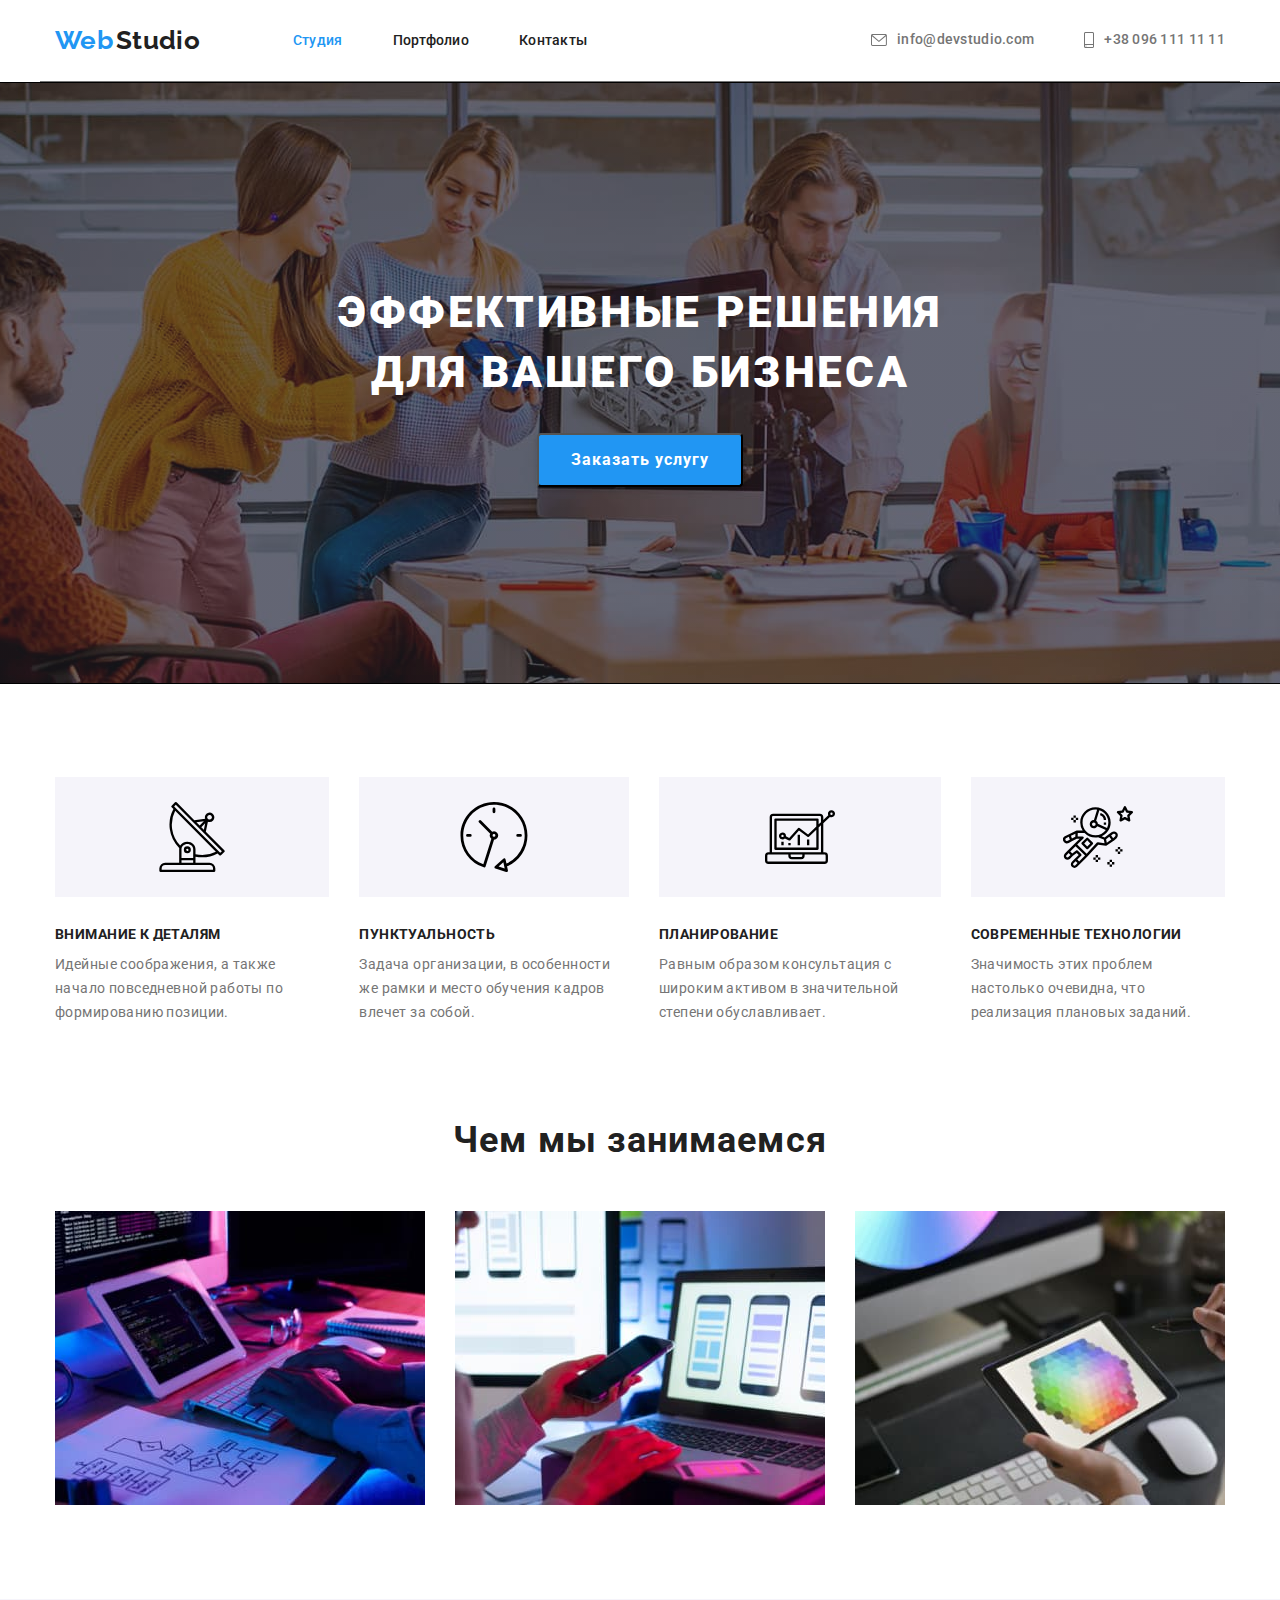
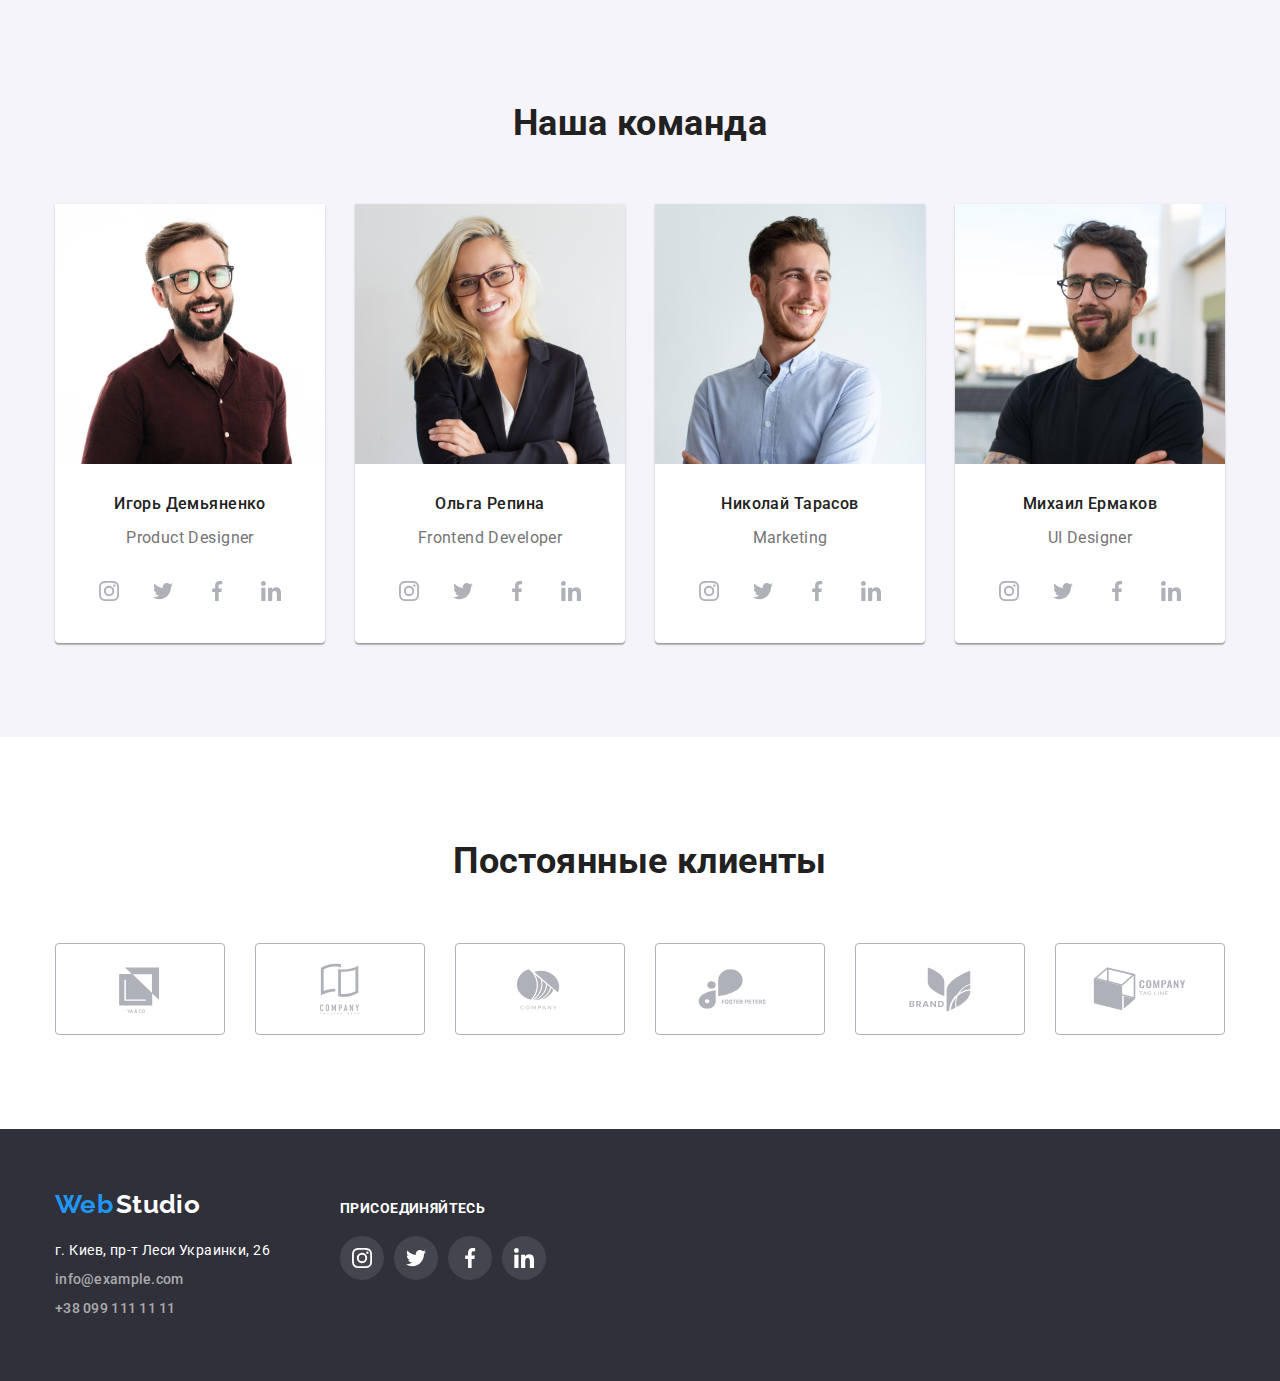
==== commit 436c8340: "HT4 rev3" ====
--- a/index.html
+++ b/index.html
@@ -62,7 +62,7 @@
       <!-- Особенности -->
       <section class="features section">
         <div class="container">
-          <h2 class="features-title">Особенности</h2>
+          <h2 class="features-title visually-hidden">Особенности</h2>
           <div class="features-item">
             <ul class="features-list">
               <li class="list logo-antenna">
@@ -165,37 +165,38 @@
               <div class="team-description">
                 <h3 class="team-name">Игорь Демьяненко</h3>
                 <p lang="en" class="team-occupation">Product Designer</p>
+                <ul class="social-links">
+                  <li class="media-links list">
+                    <a href="" class="meta">
+                      <svg class="social-link" width="20" height="20">
+                        <use href="./images/symbol-defs.svg#instagram"></use>
+                      </svg>
+                    </a>
+                  </li>
+                  <li class="media-links list">
+                    <a href="" class="meta">
+                      <svg class="social-link" width="20" height="20">
+                        <use href="./images/symbol-defs.svg#twitter"></use>
+                      </svg>
+                    </a>
+                  </li>
+                  <li class="media-links list">
+                    <a href="" class="meta">
+                      <svg class="social-link" width="20" height="20">
+                        <use href="./images/symbol-defs.svg#facebook"></use>
+                      </svg>
+                    </a>
+                  </li>
+                  <li class="media-links list">
+                    <a href="" class="meta">
+                      <svg class="social-link" width="20" height="20">
+                        <use href="./images/symbol-defs.svg#linkedin"></use>
+                      </svg>
+                    </a>
+                  </li>
+                </ul>
               </div>
-              <ul class="social-links">
-                <li class="media-links list">
-                  <a href="" class="meta">
-                    <svg class="social-link" width="20" height="20">
-                      <use href="./images/symbol-defs.svg#instagram"></use>
-                    </svg>
-                  </a>
-                </li>
-                <li class="media-links list">
-                  <a href="" class="meta">
-                    <svg class="social-link" width="20" height="20">
-                      <use href="./images/symbol-defs.svg#twitter"></use>
-                    </svg>
-                  </a>
-                </li>
-                <li class="media-links list">
-                  <a href="" class="meta">
-                    <svg class="social-link" width="20" height="20">
-                      <use href="./images/symbol-defs.svg#facebook"></use>
-                    </svg>
-                  </a>
-                </li>
-                <li class="media-links list">
-                  <a href="" class="meta">
-                    <svg class="social-link" width="20" height="20">
-                      <use href="./images/symbol-defs.svg#linkedin"></use>
-                    </svg>
-                  </a>
-                </li>
-              </ul>
+              
             </li>
             <li class="list">
               <img
@@ -207,37 +208,38 @@
               <div class="team-description">
                 <h3 class="team-name">Ольга Репина</h3>
                 <p lang="en" class="team-occupation">Frontend Developer</p>
+                <ul class="social-links">
+                  <li class="media-links list">
+                    <a href="" class="meta">
+                      <svg class="social-link" width="20" height="20">
+                        <use href="./images/symbol-defs.svg#instagram"></use>
+                      </svg>
+                    </a>
+                  </li>
+                  <li class="media-links list">
+                    <a href="" class="meta">
+                      <svg class="social-link" width="20" height="20">
+                        <use href="./images/symbol-defs.svg#twitter"></use>
+                      </svg>
+                    </a>
+                  </li>
+                  <li class="media-links list">
+                    <a href="" class="meta">
+                      <svg class="social-link" width="20" height="20">
+                        <use href="./images/symbol-defs.svg#facebook"></use>
+                      </svg>
+                    </a>
+                  </li>
+                  <li class="media-links list">
+                    <a href="" class="meta">
+                      <svg class="social-link" width="20" height="20">
+                        <use href="./images/symbol-defs.svg#linkedin"></use>
+                      </svg>
+                    </a>
+                  </li>
+                </ul>
               </div>
-              <ul class="social-links">
-                <li class="media-links list">
-                  <a href="" class="meta">
-                    <svg class="social-link" width="20" height="20">
-                      <use href="./images/symbol-defs.svg#instagram"></use>
-                    </svg>
-                  </a>
-                </li>
-                <li class="media-links list">
-                  <a href="" class="meta">
-                    <svg class="social-link" width="20" height="20">
-                      <use href="./images/symbol-defs.svg#twitter"></use>
-                    </svg>
-                  </a>
-                </li>
-                <li class="media-links list">
-                  <a href="" class="meta">
-                    <svg class="social-link" width="20" height="20">
-                      <use href="./images/symbol-defs.svg#facebook"></use>
-                    </svg>
-                  </a>
-                </li>
-                <li class="media-links list">
-                  <a href="" class="meta">
-                    <svg class="social-link" width="20" height="20">
-                      <use href="./images/symbol-defs.svg#linkedin"></use>
-                    </svg>
-                  </a>
-                </li>
-              </ul>
+              
             </li>
             <li class="list">
               <img
@@ -249,37 +251,38 @@
               <div class="team-description">
                 <h3 class="team-name">Николай Тарасов</h3>
                 <p lang="en" class="team-occupation">Marketing</p>
+                <ul class="social-links">
+                  <li class="media-links list">
+                    <a href="" class="meta">
+                      <svg class="social-link" width="20" height="20">
+                        <use href="./images/symbol-defs.svg#instagram"></use>
+                      </svg>
+                    </a>
+                  </li>
+                  <li class="media-links list">
+                    <a href="" class="meta">
+                      <svg class="social-link" width="20" height="20">
+                        <use href="./images/symbol-defs.svg#twitter"></use>
+                      </svg>
+                    </a>
+                  </li>
+                  <li class="media-links list">
+                    <a href="" class="meta">
+                      <svg class="social-link" width="20" height="20">
+                        <use href="./images/symbol-defs.svg#facebook"></use>
+                      </svg>
+                    </a>
+                  </li>
+                  <li class="media-links list">
+                    <a href="" class="meta">
+                      <svg class="social-link" width="20" height="20">
+                        <use href="./images/symbol-defs.svg#linkedin"></use>
+                      </svg>
+                    </a>
+                  </li>
+                </ul>
               </div>
-              <ul class="social-links">
-                <li class="media-links list">
-                  <a href="" class="meta">
-                    <svg class="social-link" width="20" height="20">
-                      <use href="./images/symbol-defs.svg#instagram"></use>
-                    </svg>
-                  </a>
-                </li>
-                <li class="media-links list">
-                  <a href="" class="meta">
-                    <svg class="social-link" width="20" height="20">
-                      <use href="./images/symbol-defs.svg#twitter"></use>
-                    </svg>
-                  </a>
-                </li>
-                <li class="media-links list">
-                  <a href="" class="meta">
-                    <svg class="social-link" width="20" height="20">
-                      <use href="./images/symbol-defs.svg#facebook"></use>
-                    </svg>
-                  </a>
-                </li>
-                <li class="media-links list">
-                  <a href="" class="meta">
-                    <svg class="social-link" width="20" height="20">
-                      <use href="./images/symbol-defs.svg#linkedin"></use>
-                    </svg>
-                  </a>
-                </li>
-              </ul>
+              
             </li>
             <li class="list">
               <img
@@ -291,39 +294,38 @@
               <div class="team-description">
                 <h3 class="team-name">Михаил Ермаков</h3>
                 <p lang="en" class="team-occupation">UI Designer</p>
+                <ul class="social-links">
+                  <li class="media-links list">
+                    <a href="" class="meta">
+                      <svg class="social-link" width="20" height="20">
+                        <use href="./images/symbol-defs.svg#instagram"></use>
+                      </svg>
+                    </a>
+                  </li>
+                  <li class="media-links list">
+                    <a href="" class="meta">
+                      <svg class="social-link" width="20" height="20">
+                        <use href="./images/symbol-defs.svg#twitter"></use>
+                      </svg>
+                    </a>
+                  </li>
+                  <li class="media-links list">
+                    <a href="" class="meta">
+                      <svg class="social-link" width="20" height="20">
+                        <use href="./images/symbol-defs.svg#facebook"></use>
+                      </svg>
+                    </a>
+                  </li>
+                  <li class="media-links list">
+                    <a href="" class="meta">
+                      <svg class="social-link" width="20" height="20">
+                        <use href="./images/symbol-defs.svg#linkedin"></use>
+                      </svg>
+                    </a>
+                  </li>
+                </ul>
               </div>
-              <ul class="social-links">
-                <li class="media-links list">
-                  <a href="" class="meta">
-                    <svg class="social-link" width="20" height="20">
-                      <use href="./images/symbol-defs.svg#instagram"></use>
-                    </svg>
-                  </a>
-                </li>
-                <li class="media-links list">
-                  <a href="" class="meta">
-                    <svg class="social-link" width="20" height="20">
-                      <use href="./images/symbol-defs.svg#twitter"></use>
-                    </svg>
-                  </a>
-                </li>
-                <li class="media-links list">
-                  <a href="" class="meta">
-                    <svg class="social-link" width="20" height="20">
-                      <use href="./images/symbol-defs.svg#facebook"></use>
-                    </svg>
-                  </a>
-                </li>
-                <li class="media-links list">
-                  <a href="" class="meta">
-                    <svg class="social-link" width="20" height="20">
-                      <use href="./images/symbol-defs.svg#linkedin"></use>
-                    </svg>
-                  </a>
-                </li>
-              </ul>
-            </li>
-          </ul>
+              
         </div>
       </section>
 <!-- Постоянные клиенты -->
--- a/css/style.css
+++ b/css/style.css
@@ -246,8 +246,12 @@
   
   .icons {
     background-color: #f5f4fa;
-    padding: 25px 100px;
-  }
+    /*padding: 25px 100px;*/
+    height: 120px;
+    display: flex;
+    justify-content: center;
+    align-items: center;
+      }
   
   /*.features-list .list::before{
       display: block;
@@ -336,8 +340,8 @@
     display: flex;
   }
   .team-description {
-    margin-top: 30px;
-    margin-bottom: 30px;
+    padding-top: 30px;
+    padding-bottom: 30px;
   }
   
   .team-item .list + .list {
@@ -368,7 +372,7 @@
   .media-links {
     margin-right: 0px;
     margin-top: 16px;
-    margin-bottom: 30px;
+    /*margin-bottom: 30px;*/
     margin-left: 0;
     /*padding: 12px 12px;*/
   }
@@ -386,7 +390,8 @@
     justify-content: center;
     align-items: center;
   }
-  .meta:hover {
+  .meta:hover,
+  .meta:focus {
     background-color: var(--accent-color);
     fill: var(--primary-white-color);
   }
@@ -415,7 +420,8 @@
     box-sizing: border-box;
     border-radius: 4px;
   }
-  .client-link:hover {
+  .client-link:hover,
+  .client-link:focus {
     fill: var(--accent-color);
     border-color: var(--accent-color);
   }
@@ -434,6 +440,7 @@
     font-weight: 700;
     line-height: 1.14;
     letter-spacing: 0.03em;
+    font-size: 14px;
   
     margin-bottom: 20px;
   }
@@ -496,12 +503,22 @@
     justify-content: center;
     align-items: center;
   }
-  .social-item:hover {
+  .social-item:hover,
+  .social-item:focus {
     background-color: var(--accent-color);
   }
   
   /* Порфолио */
   /* Фильтры */
+
+    /*скрытие h*/
+  .visually-hidden {
+    position: absolute;
+    clip: rect(0 0 0 0);
+    width: 1px;
+    height: 1px;
+    margin: -1px;
+  }
   .button-filter {
     font-family: Roboto;
     background-color: #f5f4fa;
@@ -535,7 +552,7 @@
   /* Портфолио работ */
   
   .filter-title {
-    padding-bottom: 50px;
+    margin-bottom: 50px;
   }
   
   .portfolio-items {
@@ -605,10 +622,6 @@
     padding: 24px 20px;
   }
   
-  /*скрытие h*/
-  .portfolio-title,
-  .filter-titles,
-  .features-title {
-    visibility: hidden;
-  }
+
+ 
   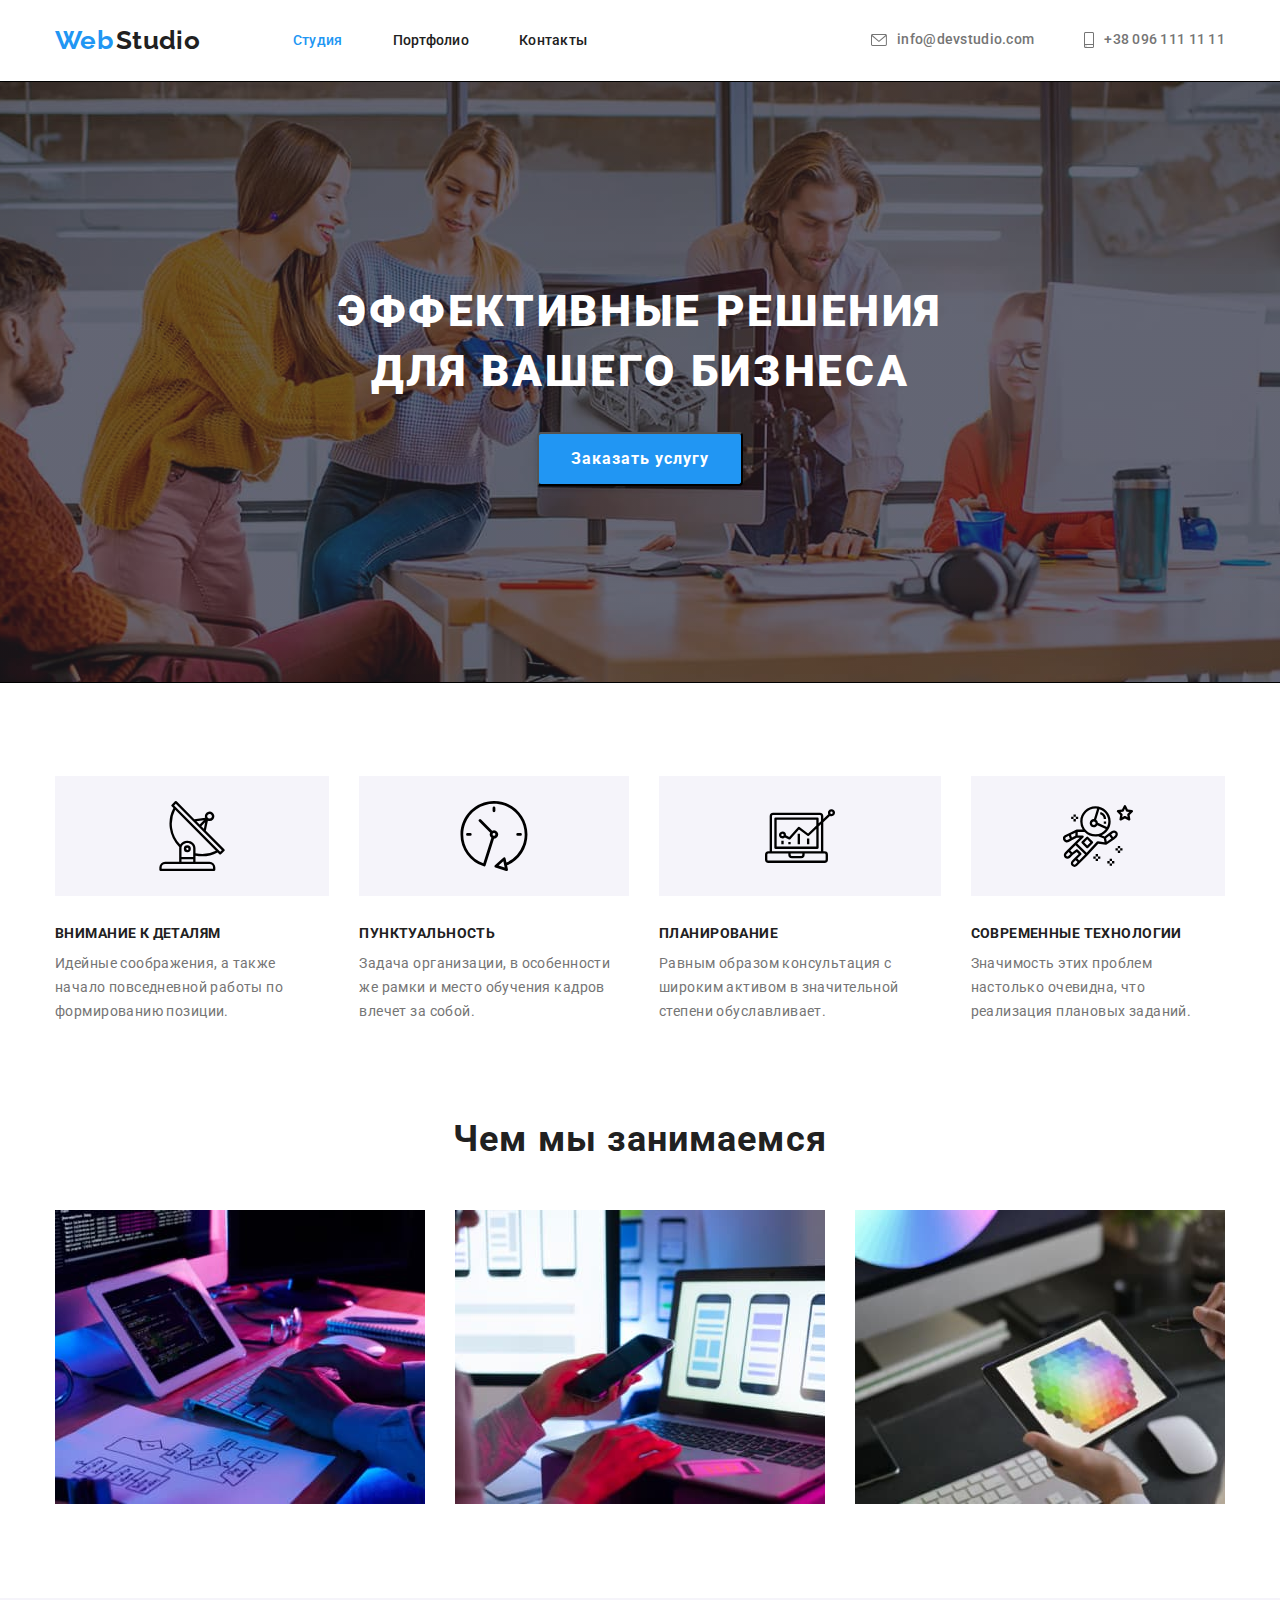
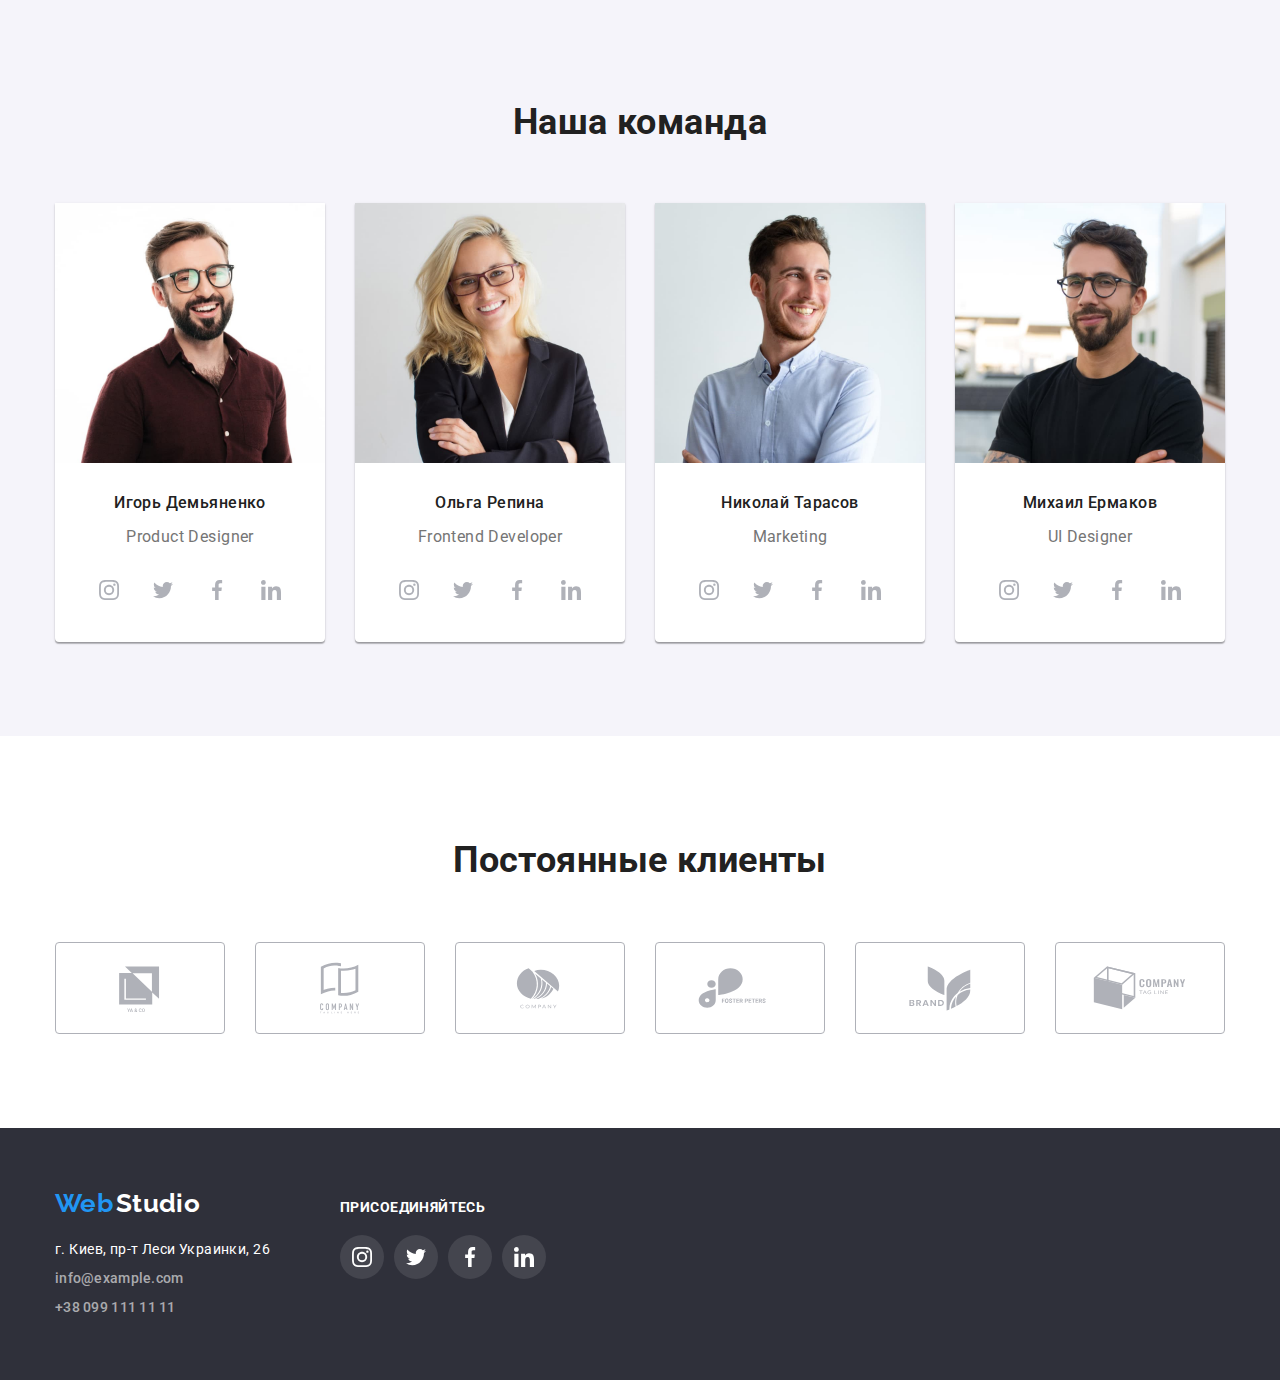
==== commit 4871e3d8: "rev3" ====
--- a/index.html
+++ b/index.html
@@ -18,7 +18,7 @@
   <body>
     <!--верняя линия-->
     <header class="header">
-      <div class="container header">
+      <div class="container">
         <nav class="navigation">
           <a href="/" lang="en" class="nav-logo link">
             <span class="logo-accent">Web</span>
